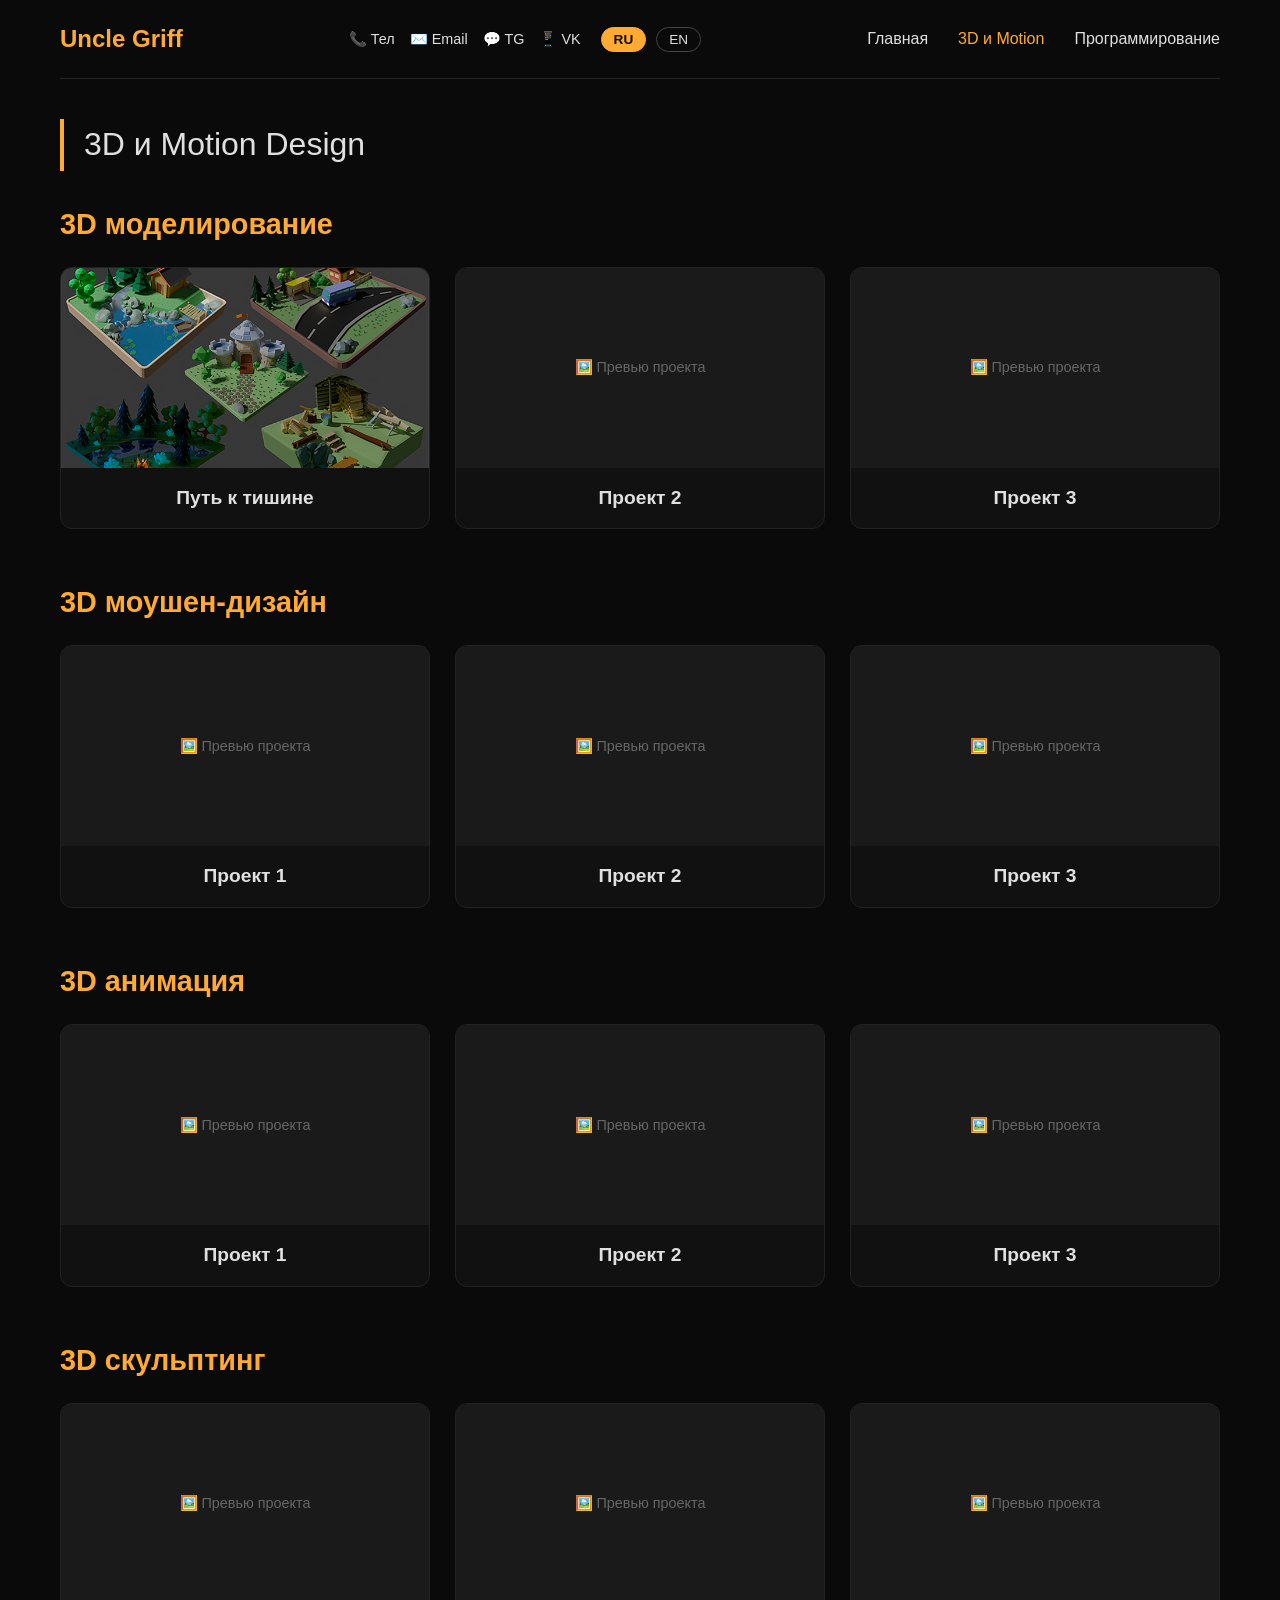
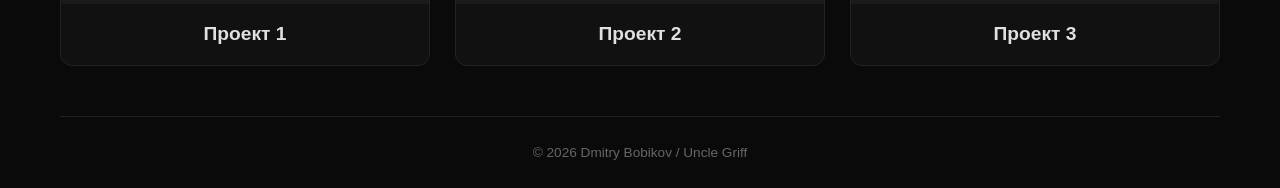
==== 3d.html @ 57b25484 "Update 3d.html" ====
<!DOCTYPE html>
<html lang="ru">
<head>
    <meta charset="UTF-8">
    <meta name="viewport" content="width=device-width, initial-scale=1.0, viewport-fit=cover">
    <title>3D & Motion | Dmitry Bobikov</title>
    <style>
        * {
            margin: 0;
            padding: 0;
            box-sizing: border-box;
        }
        body {
            font-family: 'Segoe UI', Tahoma, Geneva, Verdana, sans-serif;
            background-color: #0a0a0a;
            color: #e0e0e0;
            line-height: 1.6;
        }
        .container {
            max-width: 1200px;
            margin: 0 auto;
            padding: 0 20px;
        }
        header {
            padding: 20px 0;
            border-bottom: 1px solid #222;
        }
        .header-inner {
            display: flex;
            justify-content: space-between;
            align-items: center;
            flex-wrap: wrap;
            gap: 15px;
        }
        .logo a {
            color: #ffaa33;
            font-size: 1.5rem;
            font-weight: bold;
            text-decoration: none;
        }
        .nav-menu {
            display: flex;
            gap: 30px;
            list-style: none;
        }
        .nav-menu a {
            color: #e0e0e0;
            text-decoration: none;
            font-weight: 500;
            transition: color 0.2s;
        }
        .nav-menu a:hover, .nav-menu a.active {
            color: #ffaa33;
        }
        .burger {
            display: none;
            flex-direction: column;
            cursor: pointer;
            gap: 5px;
        }
        .burger span {
            width: 25px;
            height: 3px;
            background-color: #e0e0e0;
        }
        @media (max-width: 768px) {
            .burger {
                display: flex;
            }
            .nav-menu {
                display: none;
                width: 100%;
                flex-direction: column;
                align-items: center;
                gap: 15px;
                padding: 20px 0;
                background-color: #0f0f0f;
                margin-top: 15px;
            }
            .nav-menu.show {
                display: flex;
            }
            .header-inner {
                flex-wrap: wrap;
            }
        }
        .top-right {
            display: flex;
            align-items: center;
            gap: 20px;
            flex-wrap: wrap;
        }
        .lang-switch {
            display: flex;
            gap: 10px;
        }
        .lang-btn {
            background: none;
            border: 1px solid #444;
            color: #e0e0e0;
            padding: 4px 12px;
            border-radius: 20px;
            cursor: pointer;
            font-size: 0.85rem;
        }
        .lang-btn.active {
            background-color: #ffaa33;
            border-color: #ffaa33;
            color: #0a0a0a;
            font-weight: bold;
        }
        .contacts-icons {
            display: flex;
            gap: 15px;
        }
        .contacts-icons a {
            color: #e0e0e0;
            text-decoration: none;
            font-size: 0.9rem;
        }
        .contacts-icons a:hover {
            color: #ffaa33;
        }
        .page-title {
            margin: 40px 0 30px;
            font-size: 2rem;
            border-left: 4px solid #ffaa33;
            padding-left: 20px;
        }
        .section {
            margin-bottom: 50px;
        }
        .section h2 {
            font-size: 1.8rem;
            margin-bottom: 20px;
            color: #ffaa33;
        }
        .grid-3cols {
            display: grid;
            grid-template-columns: repeat(auto-fill, minmax(280px, 1fr));
            gap: 25px;
        }
        .project-card {
            background: #111;
            border-radius: 12px;
            overflow: hidden;
            cursor: pointer;
            transition: transform 0.2s, border-color 0.2s;
            border: 1px solid #222;
        }
        .project-card:hover {
            transform: translateY(-5px);
            border-color: #ffaa33;
        }
        .thumbnail {
            width: 100%;
            height: 200px;
            background: #1a1a1a;
            display: flex;
            align-items: center;
            justify-content: center;
            overflow: hidden;
        }
        .thumbnail img {
            width: 100%;
            height: 100%;
            object-fit: cover;
        }
        .thumbnail-placeholder {
            color: #666;
            font-size: 0.9rem;
        }
        .project-card h3 {
            padding: 15px;
            text-align: center;
            font-size: 1.2rem;
        }
        .modal {
            display: none;
            position: fixed;
            top: 0;
            left: 0;
            width: 100%;
            height: 100%;
            background-color: rgba(0, 0, 0, 0.95);
            z-index: 1000;
            overflow-y: auto;
        }
        .modal.active {
            display: flex;
            align-items: center;
            justify-content: center;
        }
        .modal-content {
            background: #111;
            max-width: 900px;
            width: 90%;
            margin: 40px auto;
            border-radius: 16px;
            border: 1px solid #333;
            position: relative;
        }
        .close-modal {
            position: absolute;
            top: 15px;
            right: 25px;
            font-size: 2rem;
            cursor: pointer;
            color: #888;
            transition: color 0.2s;
            z-index: 10;
        }
        .close-modal:hover {
            color: #ffaa33;
        }
        .modal-body {
            padding: 30px;
        }
        .modal-title {
            font-size: 1.8rem;
            margin-bottom: 15px;
            color: #ffaa33;
        }
        .modal-description {
            margin-bottom: 25px;
            line-height: 1.6;
        }
        .media-gallery {
            display: flex;
            flex-direction: column;
            gap: 20px;
        }
        /* ИСПРАВЛЕНИЕ: теперь фото не обрезаются */
        .media-item {
            width: 100%;
            display: flex;
            justify-content: center;
            background: #0a0a0a;
            border-radius: 12px;
        }
        .media-item img, 
        .media-item video {
            max-width: 100%;
            max-height: 70vh;
            width: auto;
            border-radius: 12px;
            cursor: pointer;
            object-fit: contain;
        }
        .media-item img {
            cursor: zoom-in;
        }
        .fullscreen-overlay {
            display: none;
            position: fixed;
            top: 0;
            left: 0;
            width: 100%;
            height: 100%;
            background: rgba(0, 0, 0, 0.98);
            z-index: 2000;
            align-items: center;
            justify-content: center;
        }
        .fullscreen-overlay.active {
            display: flex;
        }
        .fullscreen-content {
            max-width: 90%;
            max-height: 90%;
        }
        .fullscreen-content img, 
        .fullscreen-content video {
            max-width: 100%;
            max-height: 90vh;
            border-radius: 8px;
        }
        .close-fullscreen {
            position: absolute;
            top: 20px;
            right: 30px;
            font-size: 2rem;
            cursor: pointer;
            color: white;
        }
        footer {
            border-top: 1px solid #222;
            padding: 25px 0;
            margin-top: 40px;
            text-align: center;
            font-size: 0.85rem;
            color: #666;
        }
        .lang-content {
            display: none;
        }
        .lang-content.active-lang {
            display: block;
        }
        @media (max-width: 768px) {
            .top-right {
                justify-content: space-between;
                width: 100%;
            }
            .modal-content {
                width: 95%;
                margin: 20px auto;
            }
            .modal-body {
                padding: 20px;
            }
            .media-item img,
            .media-item video {
                max-height: 50vh;
            }
        }
    </style>
</head>
<body>
<div class="container">
    <header>
        <div class="header-inner">
            <div class="logo"><a href="index.html">Uncle Griff</a></div>
            <div class="top-right">
                <div class="contacts-icons">
                    <a href="tel:+79136175303">📞 Тел</a>
                    <a href="mailto:uncle.griff.studio@mail.ru">✉️ Email</a>
                    <a href="https://t.me/dBobikov" target="_blank">💬 TG</a>
                    <a href="https://vk.com/ug_studio" target="_blank">📱 VK</a>
                </div>
                <div class="lang-switch">
                    <button class="lang-btn active" data-lang="ru">RU</button>
                    <button class="lang-btn" data-lang="en">EN</button>
                </div>
            </div>
            <div class="burger" id="burger"><span></span><span></span><span></span></div>
            <ul class="nav-menu" id="navMenu">
                <li><a href="index.html"><span class="lang-content active-lang" data-lang="ru">Главная</span><span class="lang-content" data-lang="en">Home</span></a></li>
                <li><a href="3d.html" class="active"><span class="lang-content active-lang" data-lang="ru">3D и Motion</span><span class="lang-content" data-lang="en">3D & Motion</span></a></li>
                <li><a href="dev.html"><span class="lang-content active-lang" data-lang="ru">Программирование</span><span class="lang-content" data-lang="en">Programming</span></a></li>
            </ul>
        </div>
    </header>

    <main>
        <div class="page-title lang-content active-lang" data-lang="ru">3D и Motion Design</div>
        <div class="page-title lang-content" data-lang="en">3D & Motion Design</div>

        <div class="section">
            <h2 class="lang-content active-lang" data-lang="ru">3D моделирование</h2>
            <h2 class="lang-content" data-lang="en">3D Modeling</h2>
            <div class="grid-3cols" id="modeling-grid"></div>
        </div>

        <div class="section">
            <h2 class="lang-content active-lang" data-lang="ru">3D моушен-дизайн</h2>
            <h2 class="lang-content" data-lang="en">3D Motion Design</h2>
            <div class="grid-3cols" id="motion-grid"></div>
        </div>

        <div class="section">
            <h2 class="lang-content active-lang" data-lang="ru">3D анимация</h2>
            <h2 class="lang-content" data-lang="en">3D Animation</h2>
            <div class="grid-3cols" id="animation-grid"></div>
        </div>

        <div class="section">
            <h2 class="lang-content active-lang" data-lang="ru">3D скульптинг</h2>
            <h2 class="lang-content" data-lang="en">3D Sculpting</h2>
            <div class="grid-3cols" id="sculpting-grid"></div>
        </div>
    </main>

    <footer><p>© 2026 Dmitry Bobikov / Uncle Griff</p></footer>
</div>

<div id="projectModal" class="modal">
    <div class="modal-content">
        <span class="close-modal">&times;</span>
        <div class="modal-body">
            <div class="modal-title" id="modalTitle"></div>
            <div class="modal-description">
                <div class="lang-content active-lang" data-lang="ru" id="modalDescRu"></div>
                <div class="lang-content" data-lang="en" id="modalDescEn"></div>
            </div>
            <div class="media-gallery" id="modalGallery"></div>
        </div>
    </div>
</div>

<div id="fullscreenOverlay" class="fullscreen-overlay">
    <span class="close-fullscreen">&times;</span>
    <div class="fullscreen-content" id="fullscreenContent"></div>
</div>

<script>
    const burger = document.getElementById('burger');
    const navMenu = document.getElementById('navMenu');
    burger.addEventListener('click', () => navMenu.classList.toggle('show'));

    const langBtns = document.querySelectorAll('.lang-btn');
    const langContents = document.querySelectorAll('.lang-content');
    function setLanguage(lang) {
        langContents.forEach(c => {
            if(c.getAttribute('data-lang') === lang) c.classList.add('active-lang');
            else c.classList.remove('active-lang');
        });
        langBtns.forEach(btn => {
            if(btn.getAttribute('data-lang') === lang) btn.classList.add('active');
            else btn.classList.remove('active');
        });
        localStorage.setItem('siteLang', lang);
    }
    langBtns.forEach(btn => {
        btn.addEventListener('click', () => setLanguage(btn.getAttribute('data-lang')));
    });
    const saved = localStorage.getItem('siteLang');
    if(saved === 'ru' || saved === 'en') setLanguage(saved);

    // Реальный проект
    const lowpolyProject = {
        id: 'lowpoly_silence',
        titleRu: 'Путь к тишине',
        titleEn: 'The Path to Silence',
        descRu: `Серия low-poly сцен, вдохновлённых фэнтези. Изначально планировал создать отдельные low-poly сцены. Но затем захотелось связать их в единую историю. Так получилась серия сцен "Путь к тишине". Я моделировал окружение и предметы в Blender, настраивал свет и цвет через Cycles. Композитинг так же был реализован в Blender. Превью собирал в Photoshop. Основная задача была — создать атмосферу игрушечного, но живого мира.`,
        descEn: `A series of low-poly scenes inspired by fantasy. Originally planned as separate low-poly scenes, but then I wanted to connect them into a single story. This is how the "Path to Silence" series was born. I modeled the environment and objects in Blender, adjusted lighting and color through Cycles. Compositing was also done in Blender. Thumbnails were assembled in Photoshop. The main goal was to create the atmosphere of a toy-like yet living world.`,
        media: [
            { type: 'image', src: 'images/lowpoly_world/Scene1.jpg' },
            { type: 'image', src: 'images/lowpoly_world/Scene2.jpg' },
            { type: 'image', src: 'images/lowpoly_world/Scene3.jpg' },
            { type: 'image', src: 'images/lowpoly_world/Scene4.jpg' },
            { type: 'image', src: 'images/lowpoly_world/Scene5.jpg' }
        ],
        thumbnail: 'thumbnails/lowpoly_world/thumb.jpg'
    };

    function createPlaceholderProject(prefix, index) {
        return {
            id: `${prefix}_${index}`,
            titleRu: `Проект ${index}`,
            titleEn: `Project ${index}`,
            descRu: `Здесь появится описание проекта. Фото и видео будут добавлены позже.`,
            descEn: `Project description will appear here. Photos and videos will be added later.`,
            media: [{ type: 'placeholder', content: 'Медиа добавится позже / Media coming soon' }],
            thumbnail: null
        };
    }

    const modelingProjects = [
        lowpolyProject,
        createPlaceholderProject('modeling', 2),
        createPlaceholderProject('modeling', 3)
    ];
    
    const motionProjects = [
        createPlaceholderProject('motion', 1),
        createPlaceholderProject('motion', 2),
        createPlaceholderProject('motion', 3)
    ];
    
    const animationProjects = [
        createPlaceholderProject('animation', 1),
        createPlaceholderProject('animation', 2),
        createPlaceholderProject('animation', 3)
    ];
    
    const sculptingProjects = [
        createPlaceholderProject('sculpting', 1),
        createPlaceholderProject('sculpting', 2),
        createPlaceholderProject('sculpting', 3)
    ];

    function renderCards() {
        const modelingGrid = document.getElementById('modeling-grid');
        const motionGrid = document.getElementById('motion-grid');
        const animationGrid = document.getElementById('animation-grid');
        const sculptingGrid = document.getElementById('sculpting-grid');
        
        modelingGrid.innerHTML = '';
        motionGrid.innerHTML = '';
        animationGrid.innerHTML = '';
        sculptingGrid.innerHTML = '';
        
        modelingProjects.forEach(proj => modelingGrid.appendChild(createCard(proj)));
        motionProjects.forEach(proj => motionGrid.appendChild(createCard(proj)));
        animationProjects.forEach(proj => animationGrid.appendChild(createCard(proj)));
        sculptingProjects.forEach(proj => sculptingGrid.appendChild(createCard(proj)));
    }
    
    function createCard(project) {
        const card = document.createElement('div');
        card.className = 'project-card';
        
        const thumbnailHtml = project.thumbnail 
            ? `<img src="${project.thumbnail}" alt="thumbnail">`
            : `<div class="thumbnail-placeholder">🖼️ Превью проекта</div>`;
        
        card.innerHTML = `
            <div class="thumbnail">${thumbnailHtml}</div>
            <h3>${project.titleRu}</h3>
        `;
        card.addEventListener('click', () => openModal(project));
        return card;
    }
    
    const modal = document.getElementById('projectModal');
    const modalTitle = document.getElementById('modalTitle');
    const modalDescRu = document.getElementById('modalDescRu');
    const modalDescEn = document.getElementById('modalDescEn');
    const modalGallery = document.getElementById('modalGallery');
    const closeModalBtn = document.querySelector('.close-modal');
    const fullscreenOverlay = document.getElementById('fullscreenOverlay');
    const fullscreenContent = document.getElementById('fullscreenContent');
    const closeFullscreenBtn = document.querySelector('.close-fullscreen');
    
    function openModal(project) {
        modalTitle.textContent = project.titleRu;
        modalDescRu.textContent = project.descRu;
        modalDescEn.textContent = project.descEn;
        
        modalGallery.innerHTML = '';
        project.media.forEach(media => {
            const mediaItem = document.createElement('div');
            mediaItem.className = 'media-item';
            if (media.type === 'placeholder') {
                mediaItem.innerHTML = `<div style="background:#1a1a1a; padding:40px; text-align:center; border-radius:12px;">${media.content}</div>`;
            } else if (media.type === 'image') {
                const img = document.createElement('img');
                img.src = media.src;
                img.alt = 'Project image';
                img.addEventListener('click', (e) => {
                    e.stopPropagation();
                    openFullscreen(media.src, 'image');
                });
                mediaItem.appendChild(img);
            } else if (media.type === 'video') {
                const video = document.createElement('video');
                video.src = media.src;
                video.controls = true;
                video.addEventListener('click', (e) => e.stopPropagation());
                mediaItem.appendChild(video);
            }
            modalGallery.appendChild(mediaItem);
        });
        modal.classList.add('active');
    }
    
    function closeModal() {
        modal.classList.remove('active');
    }
    
    function openFullscreen(src, type) {
        fullscreenContent.innerHTML = '';
        if (type === 'image') {
            const img = document.createElement('img');
            img.src = src;
            fullscreenContent.appendChild(img);
        } else if (type === 'video') {
            const video = document.createElement('video');
            video.src = src;
            video.controls = true;
            video.style.maxWidth = '100%';
            video.style.maxHeight = '90vh';
            fullscreenContent.appendChild(video);
        }
        fullscreenOverlay.classList.add('active');
    }
    
    function closeFullscreen() {
        fullscreenOverlay.classList.remove('active');
        fullscreenContent.innerHTML = '';
    }
    
    closeModalBtn.addEventListener('click', closeModal);
    closeFullscreenBtn.addEventListener('click', closeFullscreen);
    modal.addEventListener('click', (e) => {
        if (e.target === modal) closeModal();
    });
    fullscreenOverlay.addEventListener('click', (e) => {
        if (e.target === fullscreenOverlay) closeFullscreen();
    });
    
    renderCards();
</script>
</body>
</html>
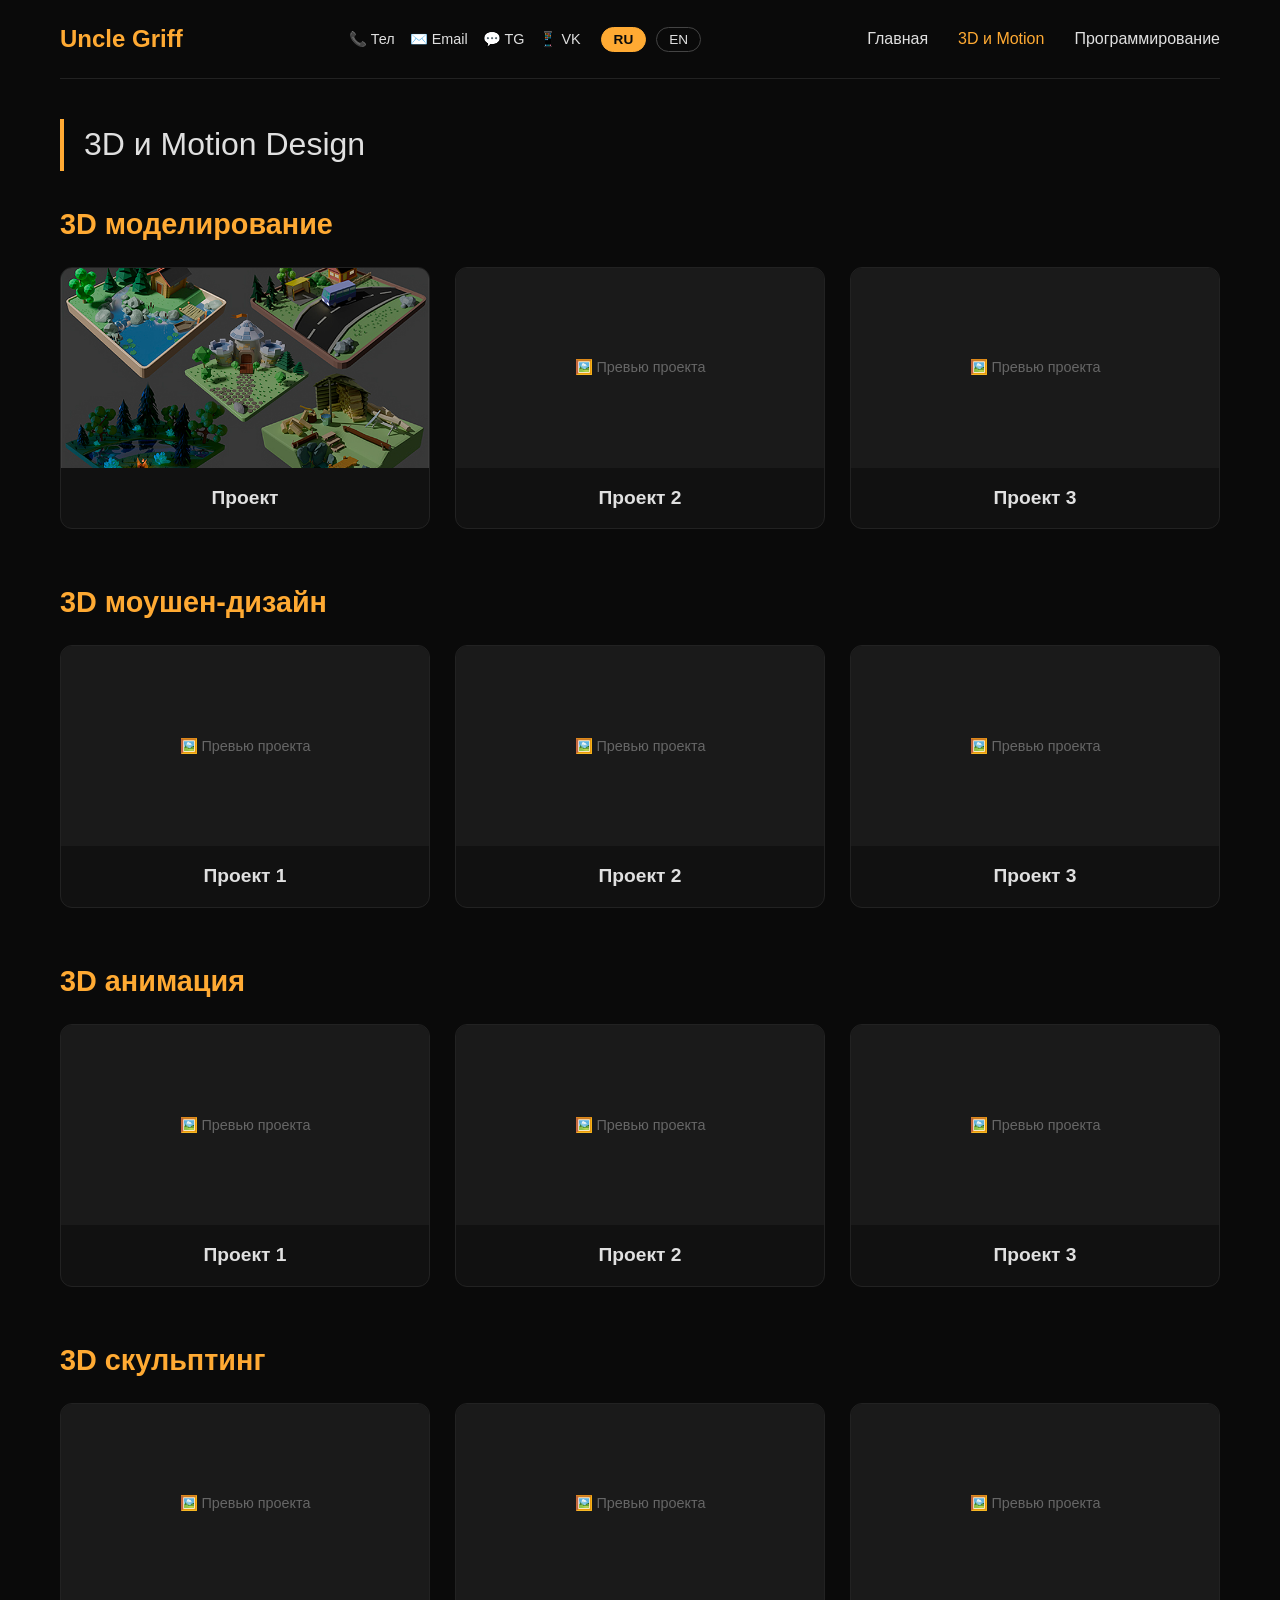
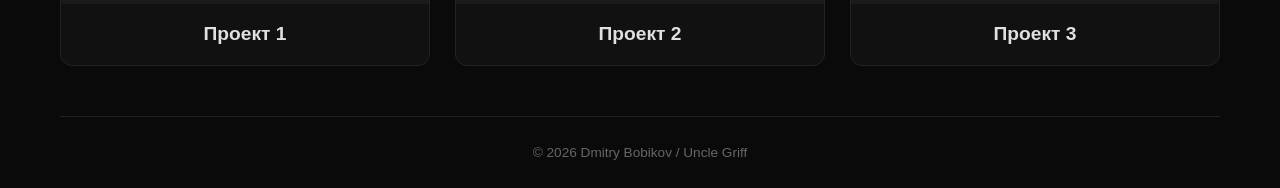
==== commit c8f44059: "Update 3d.html" ====
--- a/3d.html
+++ b/3d.html
@@ -193,12 +193,16 @@
         }
         .modal-content {
             background: #111;
-            max-width: 900px;
+            max-width: 1000px;
             width: 90%;
-            margin: 40px auto;
+            max-height: 90vh;
+            margin: 20px auto;
             border-radius: 16px;
             border: 1px solid #333;
             position: relative;
+            display: flex;
+            flex-direction: column;
+            overflow: hidden;
         }
         .close-modal {
             position: absolute;
@@ -215,40 +219,67 @@
         }
         .modal-body {
             padding: 30px;
-        }
-        .modal-title {
-            font-size: 1.8rem;
-            margin-bottom: 15px;
-            color: #ffaa33;
+            overflow-y: auto;
+            flex: 1;
         }
         .modal-description {
             margin-bottom: 25px;
             line-height: 1.6;
         }
+        .divider {
+            margin: 25px 0;
+            border: 0;
+            height: 1px;
+            background: linear-gradient(90deg, transparent, #ffaa33, transparent);
+        }
+        .epigraph {
+            font-style: italic;
+            color: #aaa;
+            text-align: center;
+            margin: 20px 0;
+            font-size: 1rem;
+        }
+        .project-title-inside {
+            font-size: 2rem;
+            text-align: center;
+            color: #ffaa33;
+            margin: 20px 0 10px;
+        }
+        .project-subtitle {
+            text-align: center;
+            font-style: italic;
+            font-size: 0.9rem;
+            color: #888;
+            margin-bottom: 30px;
+        }
         .media-gallery {
             display: flex;
             flex-direction: column;
-            gap: 20px;
-        }
-        /* ИСПРАВЛЕНИЕ: теперь фото не обрезаются */
+            gap: 30px;
+        }
         .media-item {
             width: 100%;
             display: flex;
-            justify-content: center;
-            background: #0a0a0a;
-            border-radius: 12px;
+            flex-direction: column;
+            gap: 10px;
         }
         .media-item img, 
         .media-item video {
-            max-width: 100%;
-            max-height: 70vh;
-            width: auto;
+            width: 100%;
             border-radius: 12px;
             cursor: pointer;
-            object-fit: contain;
         }
         .media-item img {
             cursor: zoom-in;
+        }
+        .media-caption {
+            font-size: 0.95rem;
+            line-height: 1.5;
+            color: #ccc;
+            padding: 0 10px;
+        }
+        .media-caption strong {
+            color: #ffaa33;
         }
         .fullscreen-overlay {
             display: none;
@@ -304,14 +335,13 @@
             }
             .modal-content {
                 width: 95%;
-                margin: 20px auto;
+                max-height: 95vh;
             }
             .modal-body {
                 padding: 20px;
             }
-            .media-item img,
-            .media-item video {
-                max-height: 50vh;
+            .project-title-inside {
+                font-size: 1.5rem;
             }
         }
     </style>
@@ -378,11 +408,7 @@
     <div class="modal-content">
         <span class="close-modal">&times;</span>
         <div class="modal-body">
-            <div class="modal-title" id="modalTitle"></div>
-            <div class="modal-description">
-                <div class="lang-content active-lang" data-lang="ru" id="modalDescRu"></div>
-                <div class="lang-content" data-lang="en" id="modalDescEn"></div>
-            </div>
+            <div class="modal-description" id="modalDescription"></div>
             <div class="media-gallery" id="modalGallery"></div>
         </div>
     </div>
@@ -417,19 +443,35 @@
     const saved = localStorage.getItem('siteLang');
     if(saved === 'ru' || saved === 'en') setLanguage(saved);
 
-    // Реальный проект
+    // Реальный проект с историей
     const lowpolyProject = {
         id: 'lowpoly_silence',
-        titleRu: 'Путь к тишине',
-        titleEn: 'The Path to Silence',
-        descRu: `Серия low-poly сцен, вдохновлённых фэнтези. Изначально планировал создать отдельные low-poly сцены. Но затем захотелось связать их в единую историю. Так получилась серия сцен "Путь к тишине". Я моделировал окружение и предметы в Blender, настраивал свет и цвет через Cycles. Композитинг так же был реализован в Blender. Превью собирал в Photoshop. Основная задача была — создать атмосферу игрушечного, но живого мира.`,
-        descEn: `A series of low-poly scenes inspired by fantasy. Originally planned as separate low-poly scenes, but then I wanted to connect them into a single story. This is how the "Path to Silence" series was born. I modeled the environment and objects in Blender, adjusted lighting and color through Cycles. Compositing was also done in Blender. Thumbnails were assembled in Photoshop. The main goal was to create the atmosphere of a toy-like yet living world.`,
+        // Описание с эпиграфом, названием и подзаголовком
+        descRu: `
+            <div>Серия low-poly сцен, вдохновлённых фэнтези. Изначально планировал создать отдельные low-poly сцены. Но затем захотелось связать их в единую историю. Так получилась серия сцен "Путь к тишине". Я моделировал окружение и предметы в Blender, настраивал свет и цвет через Cycles. Композитинг так же был реализован в Blender. Превью собирал в Photoshop. Основная задача была — создать атмосферу игрушечного, но живого мира.</div>
+            <hr class="divider">
+            <div class="epigraph">«Тот, кто уходит, не всегда ищет ответ. <br>Иногда он просто хочет услышать, <br>как тишина звучит в разных мирах.»</div>
+            <div class="project-title-inside">Путь к тишине</div>
+            <div class="project-subtitle">Пять остановок одного маршрута.<br>От камня к костру. От врат к тишине.</div>
+        `,
+        descEn: `
+            <div>A series of low-poly scenes inspired by fantasy. Originally planned as separate low-poly scenes, but then I wanted to connect them into a single story. This is how the "Path to Silence" series was born. I modeled the environment and objects in Blender, adjusted lighting and color through Cycles. Compositing was also done in Blender. Thumbnails were assembled in Photoshop. The main goal was to create the atmosphere of a toy-like yet living world.</div>
+            <hr class="divider">
+            <div class="epigraph">"Those who leave aren't always looking for an answer.<br>Sometimes they just want to hear<br>how silence sounds in different worlds."</div>
+            <div class="project-title-inside">The Path to Silence</div>
+            <div class="project-subtitle">Five stops along the route.<br>From stone to fire. From the gate to silence.</div>
+        `,
         media: [
-            { type: 'image', src: 'images/lowpoly_world/Scene1.jpg' },
-            { type: 'image', src: 'images/lowpoly_world/Scene2.jpg' },
-            { type: 'image', src: 'images/lowpoly_world/Scene3.jpg' },
-            { type: 'image', src: 'images/lowpoly_world/Scene4.jpg' },
-            { type: 'image', src: 'images/lowpoly_world/Scene5.jpg' }
+            { 
+                type: 'image', 
+                src: 'images/lowpoly_world/Scene1.jpg',
+                captionRu: `<strong>1. «Врата предела»</strong><br>...За спиной остался скрежет старых камней. Впереди — только тишина неизвестности, дорога и зелёный свет поляны. Тропа не обещает лёгкого пути, но башня знает: тот, кто вышёл из этих ворот, уже не вернётся прежним...`,
+                captionEn: `<strong>1. "The Gate of Limit"</strong><br>Behind them, the grind of ancient stones faded. Ahead — only the silence of the unknown, the road, and the green light of the meadow. The path doesn't promise an easy journey, but the tower knows: whoever walks through this gate will never return the same...`
+            },
+            { type: 'image', src: 'images/lowpoly_world/Scene2.jpg', captionRu: '', captionEn: '' },
+            { type: 'image', src: 'images/lowpoly_world/Scene3.jpg', captionRu: '', captionEn: '' },
+            { type: 'image', src: 'images/lowpoly_world/Scene4.jpg', captionRu: '', captionEn: '' },
+            { type: 'image', src: 'images/lowpoly_world/Scene5.jpg', captionRu: '', captionEn: '' }
         ],
         thumbnail: 'thumbnails/lowpoly_world/thumb.jpg'
     };
@@ -491,22 +533,23 @@
         const card = document.createElement('div');
         card.className = 'project-card';
         
+        const title = typeof project.titleRu !== 'undefined' ? project.titleRu : (project.descRu ? 'Проект' : 'Проект');
+        const displayTitle = project.titleRu || (project.descRu ? 'Проект' : 'Проект');
+        
         const thumbnailHtml = project.thumbnail 
             ? `<img src="${project.thumbnail}" alt="thumbnail">`
             : `<div class="thumbnail-placeholder">🖼️ Превью проекта</div>`;
         
         card.innerHTML = `
             <div class="thumbnail">${thumbnailHtml}</div>
-            <h3>${project.titleRu}</h3>
+            <h3>${displayTitle}</h3>
         `;
         card.addEventListener('click', () => openModal(project));
         return card;
     }
     
     const modal = document.getElementById('projectModal');
-    const modalTitle = document.getElementById('modalTitle');
-    const modalDescRu = document.getElementById('modalDescRu');
-    const modalDescEn = document.getElementById('modalDescEn');
+    const modalDescription = document.getElementById('modalDescription');
     const modalGallery = document.getElementById('modalGallery');
     const closeModalBtn = document.querySelector('.close-modal');
     const fullscreenOverlay = document.getElementById('fullscreenOverlay');
@@ -514,9 +557,15 @@
     const closeFullscreenBtn = document.querySelector('.close-fullscreen');
     
     function openModal(project) {
-        modalTitle.textContent = project.titleRu;
-        modalDescRu.textContent = project.descRu;
-        modalDescEn.textContent = project.descEn;
+        // Определяем текущий язык
+        const currentLang = document.querySelector('.lang-btn.active')?.getAttribute('data-lang') || 'ru';
+        
+        // Устанавливаем описание в зависимости от языка
+        if (currentLang === 'ru') {
+            modalDescription.innerHTML = project.descRu || 'Описание проекта';
+        } else {
+            modalDescription.innerHTML = project.descEn || 'Project description';
+        }
         
         modalGallery.innerHTML = '';
         project.media.forEach(media => {
@@ -528,17 +577,36 @@
                 const img = document.createElement('img');
                 img.src = media.src;
                 img.alt = 'Project image';
+                img.style.width = '100%';
                 img.addEventListener('click', (e) => {
                     e.stopPropagation();
                     openFullscreen(media.src, 'image');
                 });
                 mediaItem.appendChild(img);
+                
+                // Добавляем подпись, если есть
+                const caption = currentLang === 'ru' ? media.captionRu : media.captionEn;
+                if (caption && caption.trim() !== '') {
+                    const captionDiv = document.createElement('div');
+                    captionDiv.className = 'media-caption';
+                    captionDiv.innerHTML = caption;
+                    mediaItem.appendChild(captionDiv);
+                }
             } else if (media.type === 'video') {
                 const video = document.createElement('video');
                 video.src = media.src;
                 video.controls = true;
+                video.style.width = '100%';
                 video.addEventListener('click', (e) => e.stopPropagation());
                 mediaItem.appendChild(video);
+                
+                const caption = currentLang === 'ru' ? media.captionRu : media.captionEn;
+                if (caption && caption.trim() !== '') {
+                    const captionDiv = document.createElement('div');
+                    captionDiv.className = 'media-caption';
+                    captionDiv.innerHTML = caption;
+                    mediaItem.appendChild(captionDiv);
+                }
             }
             modalGallery.appendChild(mediaItem);
         });
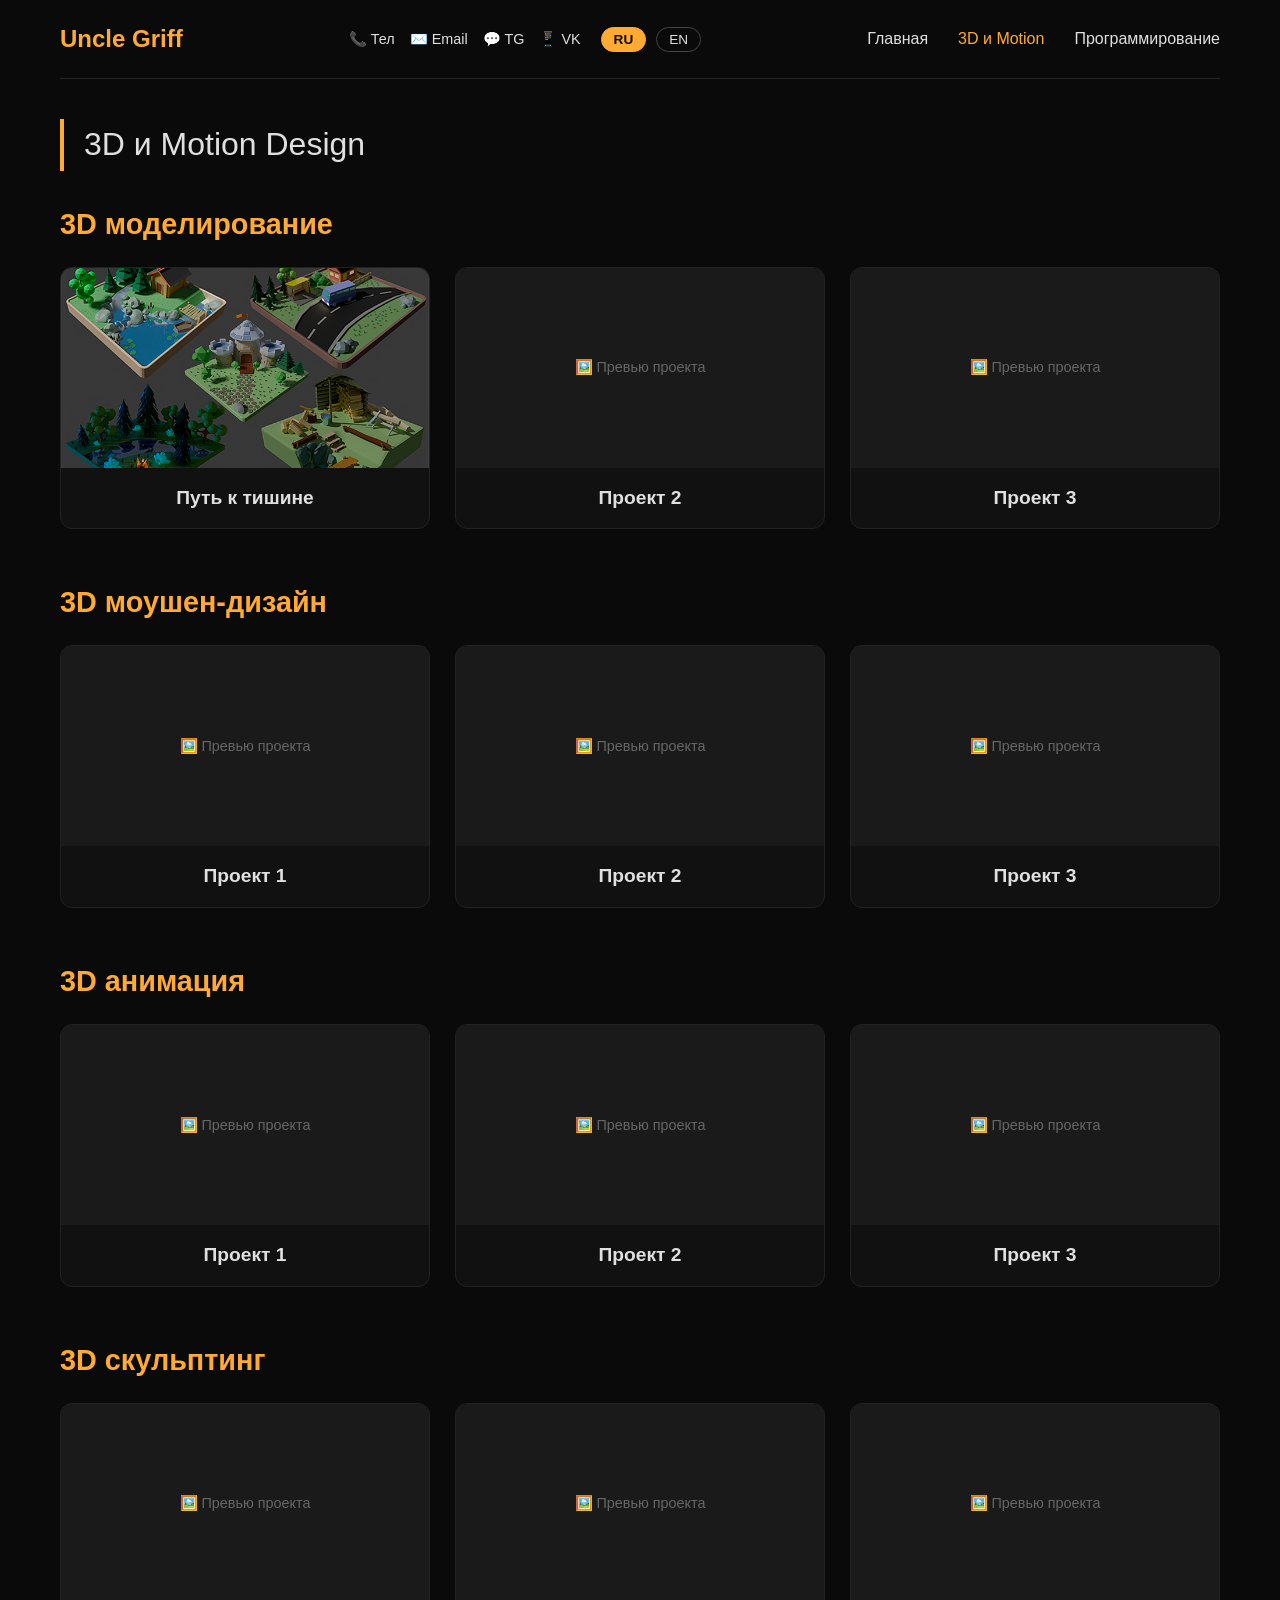
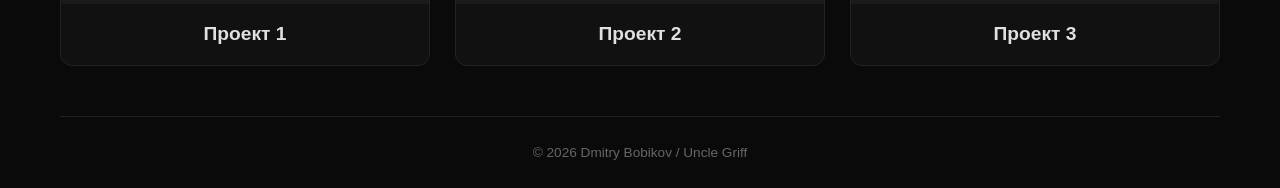
==== commit 3f0b54c7: "Update 3d.html" ====
--- a/3d.html
+++ b/3d.html
@@ -233,11 +233,12 @@
             background: linear-gradient(90deg, transparent, #ffaa33, transparent);
         }
         .epigraph {
+            text-align: right;
             font-style: italic;
             color: #aaa;
-            text-align: center;
             margin: 20px 0;
             font-size: 1rem;
+            line-height: 1.5;
         }
         .project-title-inside {
             font-size: 2rem;
@@ -276,7 +277,11 @@
             font-size: 0.95rem;
             line-height: 1.5;
             color: #ccc;
-            padding: 0 10px;
+            background: rgba(20, 20, 20, 0.8);
+            padding: 12px 16px;
+            border-radius: 10px;
+            border-left: 3px solid #ffaa33;
+            margin-top: 5px;
         }
         .media-caption strong {
             color: #ffaa33;
@@ -296,23 +301,59 @@
         .fullscreen-overlay.active {
             display: flex;
         }
-        .fullscreen-content {
+        .fullscreen-container {
+            position: relative;
             max-width: 90%;
             max-height: 90%;
+            display: flex;
+            align-items: center;
+            justify-content: center;
+        }
+        .fullscreen-content {
+            max-width: 100%;
+            max-height: 85vh;
         }
         .fullscreen-content img, 
         .fullscreen-content video {
             max-width: 100%;
-            max-height: 90vh;
+            max-height: 85vh;
             border-radius: 8px;
+            display: block;
+        }
+        .fullscreen-caption {
+            position: absolute;
+            bottom: 0;
+            left: 0;
+            right: 0;
+            background: linear-gradient(transparent, rgba(0,0,0,0.8));
+            color: #fff;
+            padding: 20px 20px 15px;
+            font-size: 0.95rem;
+            line-height: 1.5;
+            border-radius: 0 0 8px 8px;
+            text-align: left;
+        }
+        .fullscreen-caption strong {
+            color: #ffaa33;
         }
         .close-fullscreen {
-            position: absolute;
+            position: fixed;
             top: 20px;
             right: 30px;
             font-size: 2rem;
             cursor: pointer;
             color: white;
+            z-index: 2001;
+            background: rgba(0,0,0,0.5);
+            width: 40px;
+            height: 40px;
+            border-radius: 50%;
+            display: flex;
+            align-items: center;
+            justify-content: center;
+        }
+        .close-fullscreen:hover {
+            background: rgba(0,0,0,0.8);
         }
         footer {
             border-top: 1px solid #222;
@@ -342,6 +383,10 @@
             }
             .project-title-inside {
                 font-size: 1.5rem;
+            }
+            .fullscreen-caption {
+                font-size: 0.8rem;
+                padding: 12px 15px;
             }
         }
     </style>
@@ -416,7 +461,10 @@
 
 <div id="fullscreenOverlay" class="fullscreen-overlay">
     <span class="close-fullscreen">&times;</span>
-    <div class="fullscreen-content" id="fullscreenContent"></div>
+    <div class="fullscreen-container">
+        <div class="fullscreen-content" id="fullscreenContent"></div>
+        <div class="fullscreen-caption" id="fullscreenCaption"></div>
+    </div>
 </div>
 
 <script>
@@ -436,6 +484,8 @@
             else btn.classList.remove('active');
         });
         localStorage.setItem('siteLang', lang);
+        // Перерисовываем карточки, чтобы обновить названия на текущем языке
+        renderCards();
     }
     langBtns.forEach(btn => {
         btn.addEventListener('click', () => setLanguage(btn.getAttribute('data-lang')));
@@ -443,10 +493,10 @@
     const saved = localStorage.getItem('siteLang');
     if(saved === 'ru' || saved === 'en') setLanguage(saved);
 
-    // Реальный проект с историей
     const lowpolyProject = {
         id: 'lowpoly_silence',
-        // Описание с эпиграфом, названием и подзаголовком
+        titleRu: 'Путь к тишине',
+        titleEn: 'The Path to Silence',
         descRu: `
             <div>Серия low-poly сцен, вдохновлённых фэнтези. Изначально планировал создать отдельные low-poly сцены. Но затем захотелось связать их в единую историю. Так получилась серия сцен "Путь к тишине". Я моделировал окружение и предметы в Blender, настраивал свет и цвет через Cycles. Композитинг так же был реализован в Blender. Превью собирал в Photoshop. Основная задача была — создать атмосферу игрушечного, но живого мира.</div>
             <hr class="divider">
@@ -533,8 +583,11 @@
         const card = document.createElement('div');
         card.className = 'project-card';
         
-        const title = typeof project.titleRu !== 'undefined' ? project.titleRu : (project.descRu ? 'Проект' : 'Проект');
-        const displayTitle = project.titleRu || (project.descRu ? 'Проект' : 'Проект');
+        const currentLang = document.querySelector('.lang-btn.active')?.getAttribute('data-lang') || 'ru';
+        let displayTitle = project.titleRu || 'Проект';
+        if (currentLang === 'en' && project.titleEn) {
+            displayTitle = project.titleEn;
+        }
         
         const thumbnailHtml = project.thumbnail 
             ? `<img src="${project.thumbnail}" alt="thumbnail">`
@@ -554,13 +607,12 @@
     const closeModalBtn = document.querySelector('.close-modal');
     const fullscreenOverlay = document.getElementById('fullscreenOverlay');
     const fullscreenContent = document.getElementById('fullscreenContent');
+    const fullscreenCaption = document.getElementById('fullscreenCaption');
     const closeFullscreenBtn = document.querySelector('.close-fullscreen');
     
     function openModal(project) {
-        // Определяем текущий язык
         const currentLang = document.querySelector('.lang-btn.active')?.getAttribute('data-lang') || 'ru';
         
-        // Устанавливаем описание в зависимости от языка
         if (currentLang === 'ru') {
             modalDescription.innerHTML = project.descRu || 'Описание проекта';
         } else {
@@ -580,11 +632,11 @@
                 img.style.width = '100%';
                 img.addEventListener('click', (e) => {
                     e.stopPropagation();
-                    openFullscreen(media.src, 'image');
+                    const caption = currentLang === 'ru' ? media.captionRu : media.captionEn;
+                    openFullscreen(media.src, 'image', caption);
                 });
                 mediaItem.appendChild(img);
                 
-                // Добавляем подпись, если есть
                 const caption = currentLang === 'ru' ? media.captionRu : media.captionEn;
                 if (caption && caption.trim() !== '') {
                     const captionDiv = document.createElement('div');
@@ -599,14 +651,6 @@
                 video.style.width = '100%';
                 video.addEventListener('click', (e) => e.stopPropagation());
                 mediaItem.appendChild(video);
-                
-                const caption = currentLang === 'ru' ? media.captionRu : media.captionEn;
-                if (caption && caption.trim() !== '') {
-                    const captionDiv = document.createElement('div');
-                    captionDiv.className = 'media-caption';
-                    captionDiv.innerHTML = caption;
-                    mediaItem.appendChild(captionDiv);
-                }
             }
             modalGallery.appendChild(mediaItem);
         });
@@ -617,7 +661,7 @@
         modal.classList.remove('active');
     }
     
-    function openFullscreen(src, type) {
+    function openFullscreen(src, type, caption) {
         fullscreenContent.innerHTML = '';
         if (type === 'image') {
             const img = document.createElement('img');
@@ -628,15 +672,25 @@
             video.src = src;
             video.controls = true;
             video.style.maxWidth = '100%';
-            video.style.maxHeight = '90vh';
+            video.style.maxHeight = '85vh';
             fullscreenContent.appendChild(video);
         }
+        
+        if (caption && caption.trim() !== '') {
+            fullscreenCaption.innerHTML = caption;
+            fullscreenCaption.style.display = 'block';
+        } else {
+            fullscreenCaption.innerHTML = '';
+            fullscreenCaption.style.display = 'none';
+        }
+        
         fullscreenOverlay.classList.add('active');
     }
     
     function closeFullscreen() {
         fullscreenOverlay.classList.remove('active');
         fullscreenContent.innerHTML = '';
+        fullscreenCaption.innerHTML = '';
     }
     
     closeModalBtn.addEventListener('click', closeModal);
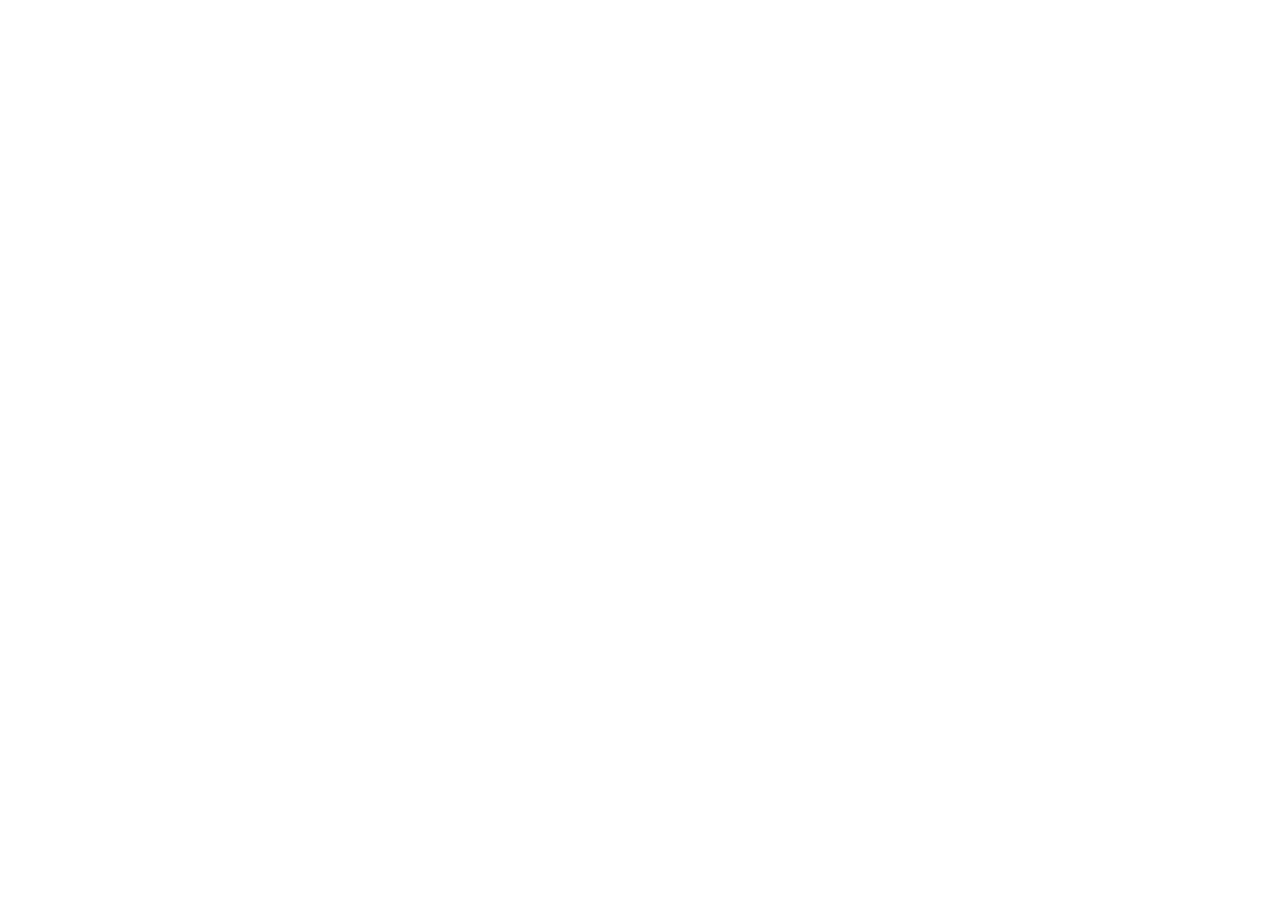
==== commit f6fe7f49: "Add files via upload" ====
--- a/3d.html
+++ b/3d.html
@@ -3,706 +3,11 @@
 <head>
     <meta charset="UTF-8">
     <meta name="viewport" content="width=device-width, initial-scale=1.0, viewport-fit=cover">
-    <title>3D & Motion | Dmitry Bobikov</title>
-    <style>
-        * {
-            margin: 0;
-            padding: 0;
-            box-sizing: border-box;
-        }
-        body {
-            font-family: 'Segoe UI', Tahoma, Geneva, Verdana, sans-serif;
-            background-color: #0a0a0a;
-            color: #e0e0e0;
-            line-height: 1.6;
-        }
-        .container {
-            max-width: 1200px;
-            margin: 0 auto;
-            padding: 0 20px;
-        }
-        header {
-            padding: 20px 0;
-            border-bottom: 1px solid #222;
-        }
-        .header-inner {
-            display: flex;
-            justify-content: space-between;
-            align-items: center;
-            flex-wrap: wrap;
-            gap: 15px;
-        }
-        .logo a {
-            color: #ffaa33;
-            font-size: 1.5rem;
-            font-weight: bold;
-            text-decoration: none;
-        }
-        .nav-menu {
-            display: flex;
-            gap: 30px;
-            list-style: none;
-        }
-        .nav-menu a {
-            color: #e0e0e0;
-            text-decoration: none;
-            font-weight: 500;
-            transition: color 0.2s;
-        }
-        .nav-menu a:hover, .nav-menu a.active {
-            color: #ffaa33;
-        }
-        .burger {
-            display: none;
-            flex-direction: column;
-            cursor: pointer;
-            gap: 5px;
-        }
-        .burger span {
-            width: 25px;
-            height: 3px;
-            background-color: #e0e0e0;
-        }
-        @media (max-width: 768px) {
-            .burger {
-                display: flex;
-            }
-            .nav-menu {
-                display: none;
-                width: 100%;
-                flex-direction: column;
-                align-items: center;
-                gap: 15px;
-                padding: 20px 0;
-                background-color: #0f0f0f;
-                margin-top: 15px;
-            }
-            .nav-menu.show {
-                display: flex;
-            }
-            .header-inner {
-                flex-wrap: wrap;
-            }
-        }
-        .top-right {
-            display: flex;
-            align-items: center;
-            gap: 20px;
-            flex-wrap: wrap;
-        }
-        .lang-switch {
-            display: flex;
-            gap: 10px;
-        }
-        .lang-btn {
-            background: none;
-            border: 1px solid #444;
-            color: #e0e0e0;
-            padding: 4px 12px;
-            border-radius: 20px;
-            cursor: pointer;
-            font-size: 0.85rem;
-        }
-        .lang-btn.active {
-            background-color: #ffaa33;
-            border-color: #ffaa33;
-            color: #0a0a0a;
-            font-weight: bold;
-        }
-        .contacts-icons {
-            display: flex;
-            gap: 15px;
-        }
-        .contacts-icons a {
-            color: #e0e0e0;
-            text-decoration: none;
-            font-size: 0.9rem;
-        }
-        .contacts-icons a:hover {
-            color: #ffaa33;
-        }
-        .page-title {
-            margin: 40px 0 30px;
-            font-size: 2rem;
-            border-left: 4px solid #ffaa33;
-            padding-left: 20px;
-        }
-        .section {
-            margin-bottom: 50px;
-        }
-        .section h2 {
-            font-size: 1.8rem;
-            margin-bottom: 20px;
-            color: #ffaa33;
-        }
-        .grid-3cols {
-            display: grid;
-            grid-template-columns: repeat(auto-fill, minmax(280px, 1fr));
-            gap: 25px;
-        }
-        .project-card {
-            background: #111;
-            border-radius: 12px;
-            overflow: hidden;
-            cursor: pointer;
-            transition: transform 0.2s, border-color 0.2s;
-            border: 1px solid #222;
-        }
-        .project-card:hover {
-            transform: translateY(-5px);
-            border-color: #ffaa33;
-        }
-        .thumbnail {
-            width: 100%;
-            height: 200px;
-            background: #1a1a1a;
-            display: flex;
-            align-items: center;
-            justify-content: center;
-            overflow: hidden;
-        }
-        .thumbnail img {
-            width: 100%;
-            height: 100%;
-            object-fit: cover;
-        }
-        .thumbnail-placeholder {
-            color: #666;
-            font-size: 0.9rem;
-        }
-        .project-card h3 {
-            padding: 15px;
-            text-align: center;
-            font-size: 1.2rem;
-        }
-        .modal {
-            display: none;
-            position: fixed;
-            top: 0;
-            left: 0;
-            width: 100%;
-            height: 100%;
-            background-color: rgba(0, 0, 0, 0.95);
-            z-index: 1000;
-            overflow-y: auto;
-        }
-        .modal.active {
-            display: flex;
-            align-items: center;
-            justify-content: center;
-        }
-        .modal-content {
-            background: #111;
-            max-width: 1000px;
-            width: 90%;
-            max-height: 90vh;
-            margin: 20px auto;
-            border-radius: 16px;
-            border: 1px solid #333;
-            position: relative;
-            display: flex;
-            flex-direction: column;
-            overflow: hidden;
-        }
-        .close-modal {
-            position: absolute;
-            top: 15px;
-            right: 25px;
-            font-size: 2rem;
-            cursor: pointer;
-            color: #888;
-            transition: color 0.2s;
-            z-index: 10;
-        }
-        .close-modal:hover {
-            color: #ffaa33;
-        }
-        .modal-body {
-            padding: 30px;
-            overflow-y: auto;
-            flex: 1;
-        }
-        .modal-description {
-            margin-bottom: 25px;
-            line-height: 1.6;
-        }
-        .divider {
-            margin: 25px 0;
-            border: 0;
-            height: 1px;
-            background: linear-gradient(90deg, transparent, #ffaa33, transparent);
-        }
-        .epigraph {
-            text-align: right;
-            font-style: italic;
-            color: #aaa;
-            margin: 20px 0;
-            font-size: 1rem;
-            line-height: 1.5;
-        }
-        .project-title-inside {
-            font-size: 2rem;
-            text-align: center;
-            color: #ffaa33;
-            margin: 20px 0 10px;
-        }
-        .project-subtitle {
-            text-align: center;
-            font-style: italic;
-            font-size: 0.9rem;
-            color: #888;
-            margin-bottom: 30px;
-        }
-        .media-gallery {
-            display: flex;
-            flex-direction: column;
-            gap: 30px;
-        }
-        .media-item {
-            width: 100%;
-            display: flex;
-            flex-direction: column;
-            gap: 10px;
-        }
-        .media-item img, 
-        .media-item video {
-            width: 100%;
-            border-radius: 12px;
-            cursor: pointer;
-        }
-        .media-item img {
-            cursor: zoom-in;
-        }
-        .media-caption {
-            font-size: 0.95rem;
-            line-height: 1.5;
-            color: #ccc;
-            background: rgba(20, 20, 20, 0.8);
-            padding: 12px 16px;
-            border-radius: 10px;
-            border-left: 3px solid #ffaa33;
-            margin-top: 5px;
-        }
-        .media-caption strong {
-            color: #ffaa33;
-        }
-        .fullscreen-overlay {
-            display: none;
-            position: fixed;
-            top: 0;
-            left: 0;
-            width: 100%;
-            height: 100%;
-            background: rgba(0, 0, 0, 0.98);
-            z-index: 2000;
-            align-items: center;
-            justify-content: center;
-        }
-        .fullscreen-overlay.active {
-            display: flex;
-        }
-        .fullscreen-container {
-            position: relative;
-            max-width: 90%;
-            max-height: 90%;
-            display: flex;
-            align-items: center;
-            justify-content: center;
-        }
-        .fullscreen-content {
-            max-width: 100%;
-            max-height: 85vh;
-        }
-        .fullscreen-content img, 
-        .fullscreen-content video {
-            max-width: 100%;
-            max-height: 85vh;
-            border-radius: 8px;
-            display: block;
-        }
-        .fullscreen-caption {
-            position: absolute;
-            bottom: 0;
-            left: 0;
-            right: 0;
-            background: linear-gradient(transparent, rgba(0,0,0,0.8));
-            color: #fff;
-            padding: 20px 20px 15px;
-            font-size: 0.95rem;
-            line-height: 1.5;
-            border-radius: 0 0 8px 8px;
-            text-align: left;
-        }
-        .fullscreen-caption strong {
-            color: #ffaa33;
-        }
-        .close-fullscreen {
-            position: fixed;
-            top: 20px;
-            right: 30px;
-            font-size: 2rem;
-            cursor: pointer;
-            color: white;
-            z-index: 2001;
-            background: rgba(0,0,0,0.5);
-            width: 40px;
-            height: 40px;
-            border-radius: 50%;
-            display: flex;
-            align-items: center;
-            justify-content: center;
-        }
-        .close-fullscreen:hover {
-            background: rgba(0,0,0,0.8);
-        }
-        footer {
-            border-top: 1px solid #222;
-            padding: 25px 0;
-            margin-top: 40px;
-            text-align: center;
-            font-size: 0.85rem;
-            color: #666;
-        }
-        .lang-content {
-            display: none;
-        }
-        .lang-content.active-lang {
-            display: block;
-        }
-        @media (max-width: 768px) {
-            .top-right {
-                justify-content: space-between;
-                width: 100%;
-            }
-            .modal-content {
-                width: 95%;
-                max-height: 95vh;
-            }
-            .modal-body {
-                padding: 20px;
-            }
-            .project-title-inside {
-                font-size: 1.5rem;
-            }
-            .fullscreen-caption {
-                font-size: 0.8rem;
-                padding: 12px 15px;
-            }
-        }
-    </style>
+    <title>Dmitry Bobikov | 3D Artist & Motion Designer</title>
+    <link rel="stylesheet" href="/src/style.css">
 </head>
 <body>
-<div class="container">
-    <header>
-        <div class="header-inner">
-            <div class="logo"><a href="index.html">Uncle Griff</a></div>
-            <div class="top-right">
-                <div class="contacts-icons">
-                    <a href="tel:+79136175303">📞 Тел</a>
-                    <a href="mailto:uncle.griff.studio@mail.ru">✉️ Email</a>
-                    <a href="https://t.me/dBobikov" target="_blank">💬 TG</a>
-                    <a href="https://vk.com/ug_studio" target="_blank">📱 VK</a>
-                </div>
-                <div class="lang-switch">
-                    <button class="lang-btn active" data-lang="ru">RU</button>
-                    <button class="lang-btn" data-lang="en">EN</button>
-                </div>
-            </div>
-            <div class="burger" id="burger"><span></span><span></span><span></span></div>
-            <ul class="nav-menu" id="navMenu">
-                <li><a href="index.html"><span class="lang-content active-lang" data-lang="ru">Главная</span><span class="lang-content" data-lang="en">Home</span></a></li>
-                <li><a href="3d.html" class="active"><span class="lang-content active-lang" data-lang="ru">3D и Motion</span><span class="lang-content" data-lang="en">3D & Motion</span></a></li>
-                <li><a href="dev.html"><span class="lang-content active-lang" data-lang="ru">Программирование</span><span class="lang-content" data-lang="en">Programming</span></a></li>
-            </ul>
-        </div>
-    </header>
-
-    <main>
-        <div class="page-title lang-content active-lang" data-lang="ru">3D и Motion Design</div>
-        <div class="page-title lang-content" data-lang="en">3D & Motion Design</div>
-
-        <div class="section">
-            <h2 class="lang-content active-lang" data-lang="ru">3D моделирование</h2>
-            <h2 class="lang-content" data-lang="en">3D Modeling</h2>
-            <div class="grid-3cols" id="modeling-grid"></div>
-        </div>
-
-        <div class="section">
-            <h2 class="lang-content active-lang" data-lang="ru">3D моушен-дизайн</h2>
-            <h2 class="lang-content" data-lang="en">3D Motion Design</h2>
-            <div class="grid-3cols" id="motion-grid"></div>
-        </div>
-
-        <div class="section">
-            <h2 class="lang-content active-lang" data-lang="ru">3D анимация</h2>
-            <h2 class="lang-content" data-lang="en">3D Animation</h2>
-            <div class="grid-3cols" id="animation-grid"></div>
-        </div>
-
-        <div class="section">
-            <h2 class="lang-content active-lang" data-lang="ru">3D скульптинг</h2>
-            <h2 class="lang-content" data-lang="en">3D Sculpting</h2>
-            <div class="grid-3cols" id="sculpting-grid"></div>
-        </div>
-    </main>
-
-    <footer><p>© 2026 Dmitry Bobikov / Uncle Griff</p></footer>
-</div>
-
-<div id="projectModal" class="modal">
-    <div class="modal-content">
-        <span class="close-modal">&times;</span>
-        <div class="modal-body">
-            <div class="modal-description" id="modalDescription"></div>
-            <div class="media-gallery" id="modalGallery"></div>
-        </div>
-    </div>
-</div>
-
-<div id="fullscreenOverlay" class="fullscreen-overlay">
-    <span class="close-fullscreen">&times;</span>
-    <div class="fullscreen-container">
-        <div class="fullscreen-content" id="fullscreenContent"></div>
-        <div class="fullscreen-caption" id="fullscreenCaption"></div>
-    </div>
-</div>
-
-<script>
-    const burger = document.getElementById('burger');
-    const navMenu = document.getElementById('navMenu');
-    burger.addEventListener('click', () => navMenu.classList.toggle('show'));
-
-    const langBtns = document.querySelectorAll('.lang-btn');
-    const langContents = document.querySelectorAll('.lang-content');
-    function setLanguage(lang) {
-        langContents.forEach(c => {
-            if(c.getAttribute('data-lang') === lang) c.classList.add('active-lang');
-            else c.classList.remove('active-lang');
-        });
-        langBtns.forEach(btn => {
-            if(btn.getAttribute('data-lang') === lang) btn.classList.add('active');
-            else btn.classList.remove('active');
-        });
-        localStorage.setItem('siteLang', lang);
-        // Перерисовываем карточки, чтобы обновить названия на текущем языке
-        renderCards();
-    }
-    langBtns.forEach(btn => {
-        btn.addEventListener('click', () => setLanguage(btn.getAttribute('data-lang')));
-    });
-    const saved = localStorage.getItem('siteLang');
-    if(saved === 'ru' || saved === 'en') setLanguage(saved);
-
-    const lowpolyProject = {
-        id: 'lowpoly_silence',
-        titleRu: 'Путь к тишине',
-        titleEn: 'The Path to Silence',
-        descRu: `
-            <div>Серия low-poly сцен, вдохновлённых фэнтези. Изначально планировал создать отдельные low-poly сцены. Но затем захотелось связать их в единую историю. Так получилась серия сцен "Путь к тишине". Я моделировал окружение и предметы в Blender, настраивал свет и цвет через Cycles. Композитинг так же был реализован в Blender. Превью собирал в Photoshop. Основная задача была — создать атмосферу игрушечного, но живого мира.</div>
-            <hr class="divider">
-            <div class="epigraph">«Тот, кто уходит, не всегда ищет ответ. <br>Иногда он просто хочет услышать, <br>как тишина звучит в разных мирах.»</div>
-            <div class="project-title-inside">Путь к тишине</div>
-            <div class="project-subtitle">Пять остановок одного маршрута.<br>От камня к костру. От врат к тишине.</div>
-        `,
-        descEn: `
-            <div>A series of low-poly scenes inspired by fantasy. Originally planned as separate low-poly scenes, but then I wanted to connect them into a single story. This is how the "Path to Silence" series was born. I modeled the environment and objects in Blender, adjusted lighting and color through Cycles. Compositing was also done in Blender. Thumbnails were assembled in Photoshop. The main goal was to create the atmosphere of a toy-like yet living world.</div>
-            <hr class="divider">
-            <div class="epigraph">"Those who leave aren't always looking for an answer.<br>Sometimes they just want to hear<br>how silence sounds in different worlds."</div>
-            <div class="project-title-inside">The Path to Silence</div>
-            <div class="project-subtitle">Five stops along the route.<br>From stone to fire. From the gate to silence.</div>
-        `,
-        media: [
-            { 
-                type: 'image', 
-                src: 'images/lowpoly_world/Scene1.jpg',
-                captionRu: `<strong>1. «Врата предела»</strong><br>...За спиной остался скрежет старых камней. Впереди — только тишина неизвестности, дорога и зелёный свет поляны. Тропа не обещает лёгкого пути, но башня знает: тот, кто вышёл из этих ворот, уже не вернётся прежним...`,
-                captionEn: `<strong>1. "The Gate of Limit"</strong><br>Behind them, the grind of ancient stones faded. Ahead — only the silence of the unknown, the road, and the green light of the meadow. The path doesn't promise an easy journey, but the tower knows: whoever walks through this gate will never return the same...`
-            },
-            { type: 'image', src: 'images/lowpoly_world/Scene2.jpg', captionRu: '', captionEn: '' },
-            { type: 'image', src: 'images/lowpoly_world/Scene3.jpg', captionRu: '', captionEn: '' },
-            { type: 'image', src: 'images/lowpoly_world/Scene4.jpg', captionRu: '', captionEn: '' },
-            { type: 'image', src: 'images/lowpoly_world/Scene5.jpg', captionRu: '', captionEn: '' }
-        ],
-        thumbnail: 'thumbnails/lowpoly_world/thumb.jpg'
-    };
-
-    function createPlaceholderProject(prefix, index) {
-        return {
-            id: `${prefix}_${index}`,
-            titleRu: `Проект ${index}`,
-            titleEn: `Project ${index}`,
-            descRu: `Здесь появится описание проекта. Фото и видео будут добавлены позже.`,
-            descEn: `Project description will appear here. Photos and videos will be added later.`,
-            media: [{ type: 'placeholder', content: 'Медиа добавится позже / Media coming soon' }],
-            thumbnail: null
-        };
-    }
-
-    const modelingProjects = [
-        lowpolyProject,
-        createPlaceholderProject('modeling', 2),
-        createPlaceholderProject('modeling', 3)
-    ];
-    
-    const motionProjects = [
-        createPlaceholderProject('motion', 1),
-        createPlaceholderProject('motion', 2),
-        createPlaceholderProject('motion', 3)
-    ];
-    
-    const animationProjects = [
-        createPlaceholderProject('animation', 1),
-        createPlaceholderProject('animation', 2),
-        createPlaceholderProject('animation', 3)
-    ];
-    
-    const sculptingProjects = [
-        createPlaceholderProject('sculpting', 1),
-        createPlaceholderProject('sculpting', 2),
-        createPlaceholderProject('sculpting', 3)
-    ];
-
-    function renderCards() {
-        const modelingGrid = document.getElementById('modeling-grid');
-        const motionGrid = document.getElementById('motion-grid');
-        const animationGrid = document.getElementById('animation-grid');
-        const sculptingGrid = document.getElementById('sculpting-grid');
-        
-        modelingGrid.innerHTML = '';
-        motionGrid.innerHTML = '';
-        animationGrid.innerHTML = '';
-        sculptingGrid.innerHTML = '';
-        
-        modelingProjects.forEach(proj => modelingGrid.appendChild(createCard(proj)));
-        motionProjects.forEach(proj => motionGrid.appendChild(createCard(proj)));
-        animationProjects.forEach(proj => animationGrid.appendChild(createCard(proj)));
-        sculptingProjects.forEach(proj => sculptingGrid.appendChild(createCard(proj)));
-    }
-    
-    function createCard(project) {
-        const card = document.createElement('div');
-        card.className = 'project-card';
-        
-        const currentLang = document.querySelector('.lang-btn.active')?.getAttribute('data-lang') || 'ru';
-        let displayTitle = project.titleRu || 'Проект';
-        if (currentLang === 'en' && project.titleEn) {
-            displayTitle = project.titleEn;
-        }
-        
-        const thumbnailHtml = project.thumbnail 
-            ? `<img src="${project.thumbnail}" alt="thumbnail">`
-            : `<div class="thumbnail-placeholder">🖼️ Превью проекта</div>`;
-        
-        card.innerHTML = `
-            <div class="thumbnail">${thumbnailHtml}</div>
-            <h3>${displayTitle}</h3>
-        `;
-        card.addEventListener('click', () => openModal(project));
-        return card;
-    }
-    
-    const modal = document.getElementById('projectModal');
-    const modalDescription = document.getElementById('modalDescription');
-    const modalGallery = document.getElementById('modalGallery');
-    const closeModalBtn = document.querySelector('.close-modal');
-    const fullscreenOverlay = document.getElementById('fullscreenOverlay');
-    const fullscreenContent = document.getElementById('fullscreenContent');
-    const fullscreenCaption = document.getElementById('fullscreenCaption');
-    const closeFullscreenBtn = document.querySelector('.close-fullscreen');
-    
-    function openModal(project) {
-        const currentLang = document.querySelector('.lang-btn.active')?.getAttribute('data-lang') || 'ru';
-        
-        if (currentLang === 'ru') {
-            modalDescription.innerHTML = project.descRu || 'Описание проекта';
-        } else {
-            modalDescription.innerHTML = project.descEn || 'Project description';
-        }
-        
-        modalGallery.innerHTML = '';
-        project.media.forEach(media => {
-            const mediaItem = document.createElement('div');
-            mediaItem.className = 'media-item';
-            if (media.type === 'placeholder') {
-                mediaItem.innerHTML = `<div style="background:#1a1a1a; padding:40px; text-align:center; border-radius:12px;">${media.content}</div>`;
-            } else if (media.type === 'image') {
-                const img = document.createElement('img');
-                img.src = media.src;
-                img.alt = 'Project image';
-                img.style.width = '100%';
-                img.addEventListener('click', (e) => {
-                    e.stopPropagation();
-                    const caption = currentLang === 'ru' ? media.captionRu : media.captionEn;
-                    openFullscreen(media.src, 'image', caption);
-                });
-                mediaItem.appendChild(img);
-                
-                const caption = currentLang === 'ru' ? media.captionRu : media.captionEn;
-                if (caption && caption.trim() !== '') {
-                    const captionDiv = document.createElement('div');
-                    captionDiv.className = 'media-caption';
-                    captionDiv.innerHTML = caption;
-                    mediaItem.appendChild(captionDiv);
-                }
-            } else if (media.type === 'video') {
-                const video = document.createElement('video');
-                video.src = media.src;
-                video.controls = true;
-                video.style.width = '100%';
-                video.addEventListener('click', (e) => e.stopPropagation());
-                mediaItem.appendChild(video);
-            }
-            modalGallery.appendChild(mediaItem);
-        });
-        modal.classList.add('active');
-    }
-    
-    function closeModal() {
-        modal.classList.remove('active');
-    }
-    
-    function openFullscreen(src, type, caption) {
-        fullscreenContent.innerHTML = '';
-        if (type === 'image') {
-            const img = document.createElement('img');
-            img.src = src;
-            fullscreenContent.appendChild(img);
-        } else if (type === 'video') {
-            const video = document.createElement('video');
-            video.src = src;
-            video.controls = true;
-            video.style.maxWidth = '100%';
-            video.style.maxHeight = '85vh';
-            fullscreenContent.appendChild(video);
-        }
-        
-        if (caption && caption.trim() !== '') {
-            fullscreenCaption.innerHTML = caption;
-            fullscreenCaption.style.display = 'block';
-        } else {
-            fullscreenCaption.innerHTML = '';
-            fullscreenCaption.style.display = 'none';
-        }
-        
-        fullscreenOverlay.classList.add('active');
-    }
-    
-    function closeFullscreen() {
-        fullscreenOverlay.classList.remove('active');
-        fullscreenContent.innerHTML = '';
-        fullscreenCaption.innerHTML = '';
-    }
-    
-    closeModalBtn.addEventListener('click', closeModal);
-    closeFullscreenBtn.addEventListener('click', closeFullscreen);
-    modal.addEventListener('click', (e) => {
-        if (e.target === modal) closeModal();
-    });
-    fullscreenOverlay.addEventListener('click', (e) => {
-        if (e.target === fullscreenOverlay) closeFullscreen();
-    });
-    
-    renderCards();
-</script>
+    <div id="app"></div>
+    <script type="module" src="/src/main.js"></script>
 </body>
-</html>
+</html>
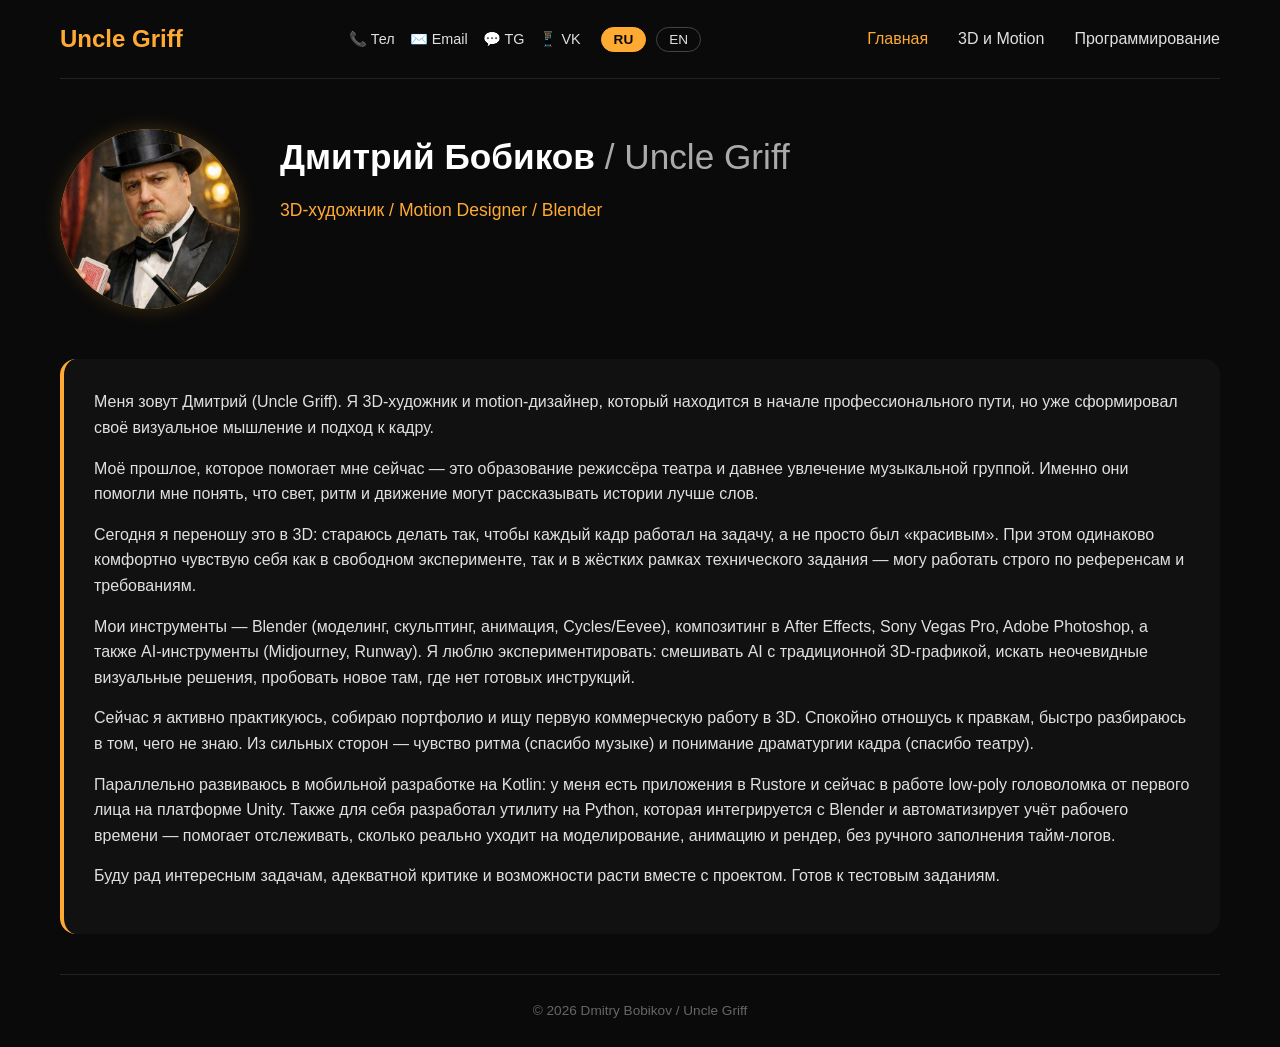
==== commit 8d0a6382: "Add files via upload" ====
--- a/3d.html
+++ b/3d.html
@@ -4,10 +4,10 @@
     <meta charset="UTF-8">
     <meta name="viewport" content="width=device-width, initial-scale=1.0, viewport-fit=cover">
     <title>Dmitry Bobikov | 3D Artist & Motion Designer</title>
-    <link rel="stylesheet" href="/src/style.css">
+  <script type="module" crossorigin src="/assets/index-CfoUlP2-.js"></script>
+  <link rel="stylesheet" crossorigin href="/assets/index-q9aPbfnD.css">
 </head>
 <body>
     <div id="app"></div>
-    <script type="module" src="/src/main.js"></script>
 </body>
 </html>
--- a/assets/index-q9aPbfnD.css
+++ b/assets/index-q9aPbfnD.css
@@ -0,0 +1 @@
+*{box-sizing:border-box;margin:0;padding:0}body{color:#e0e0e0;background-color:#0a0a0a;font-family:Segoe UI,Tahoma,Geneva,Verdana,sans-serif;line-height:1.6}.container{max-width:1200px;margin:0 auto;padding:0 20px}header{border-bottom:1px solid #222;padding:20px 0}.header-inner{flex-wrap:wrap;justify-content:space-between;align-items:center;gap:15px;display:flex}.logo a{color:#fa3;font-size:1.5rem;font-weight:700;text-decoration:none}.nav-menu{gap:30px;list-style:none;display:flex}.nav-menu a{color:#e0e0e0;font-weight:500;text-decoration:none;transition:color .2s}.nav-menu a:hover,.nav-menu a.active{color:#fa3}.burger{cursor:pointer;flex-direction:column;gap:5px;display:none}.burger span{background-color:#e0e0e0;width:25px;height:3px;transition:all .2s}@media (width<=768px){.burger{display:flex}.nav-menu{background-color:#0f0f0f;flex-direction:column;align-items:center;gap:15px;width:100%;margin-top:15px;padding:20px 0;display:none}.nav-menu.show{display:flex}.header-inner{flex-wrap:wrap}}.top-right{flex-wrap:wrap;align-items:center;gap:20px;display:flex}.lang-switch{gap:10px;display:flex}.lang-btn{color:#e0e0e0;cursor:pointer;background:0 0;border:1px solid #444;border-radius:20px;padding:4px 12px;font-size:.85rem;transition:all .2s}.lang-btn.active{color:#0a0a0a;background-color:#fa3;border-color:#fa3;font-weight:700}.contacts-icons{gap:15px;display:flex}.contacts-icons a{color:#e0e0e0;font-size:.9rem;text-decoration:none;transition:color .2s}.contacts-icons a:hover{color:#fa3}.page-title{border-left:4px solid #fa3;margin:40px 0 30px;padding-left:20px;font-size:2rem}.section{margin-bottom:50px}.section h2{color:#fa3;margin-bottom:20px;font-size:1.8rem}.grid-3cols{grid-template-columns:repeat(auto-fill,minmax(280px,1fr));gap:25px;display:grid}.project-card{cursor:pointer;background:#111;border:1px solid #222;border-radius:12px;transition:transform .2s,border-color .2s;overflow:hidden}.project-card:hover{border-color:#fa3;transform:translateY(-5px)}.thumbnail{background:#1a1a1a;justify-content:center;align-items:center;width:100%;height:200px;display:flex;overflow:hidden}.thumbnail img{object-fit:cover;width:100%;height:100%}.thumbnail-placeholder{color:#666;font-size:.9rem}.project-card h3{text-align:center;padding:15px;font-size:1.2rem}.modal{z-index:1000;background-color:#000000f2;width:100%;height:100%;display:none;position:fixed;top:0;left:0;overflow-y:auto}.modal.active{justify-content:center;align-items:center;display:flex}.modal-content{background:#111;border:1px solid #333;border-radius:16px;flex-direction:column;width:90%;max-width:1000px;max-height:90vh;margin:20px auto;display:flex;position:relative;overflow:hidden}.close-modal{cursor:pointer;color:#888;z-index:10;font-size:2rem;transition:color .2s;position:absolute;top:15px;right:25px}.close-modal:hover{color:#fa3}.modal-body{flex:1;padding:30px;overflow-y:auto}.modal-description{margin-bottom:25px;line-height:1.6}.divider{background:linear-gradient(90deg,#0000,#fa3,#0000);border:0;height:1px;margin:25px 0}.epigraph{text-align:right;color:#aaa;margin:20px 0;font-size:1rem;font-style:italic;line-height:1.5}.project-title-inside{text-align:center;color:#fa3;margin:20px 0 10px;font-size:2rem}.project-subtitle{text-align:center;color:#888;margin-bottom:30px;font-size:.9rem;font-style:italic}.media-gallery{flex-direction:column;gap:30px;display:flex}.media-gallery.two-columns{grid-template-columns:1fr 1fr;gap:30px;display:grid}.media-gallery.two-columns .media-item{margin-bottom:0}.media-gallery.two-columns .media-item:has(video){grid-column:span 2}.media-item{flex-direction:column;gap:10px;width:100%;display:flex}.media-item img,.media-item video{cursor:pointer;border-radius:12px;width:100%}.media-item img{cursor:zoom-in}.media-caption{color:#ccc;background:#141414cc;border-left:3px solid #fa3;border-radius:10px;margin-top:5px;padding:12px 16px;font-size:.95rem;line-height:1.5}.media-caption strong{color:#fa3}.fullscreen-overlay{z-index:2000;background:#000000fa;justify-content:center;align-items:center;width:100%;height:100%;display:none;position:fixed;top:0;left:0}.fullscreen-overlay.active{display:flex}.fullscreen-container{justify-content:center;align-items:center;max-width:90%;max-height:90%;display:flex;position:relative}.fullscreen-content{max-width:100%;max-height:85vh}.fullscreen-content img,.fullscreen-content video{border-radius:8px;max-width:100%;max-height:85vh;display:block}.fullscreen-caption{color:#fff;text-align:left;background:linear-gradient(#0000,#000c);border-radius:0 0 8px 8px;padding:20px 20px 15px;font-size:.95rem;line-height:1.5;position:absolute;bottom:0;left:0;right:0}.fullscreen-caption strong{color:#fa3}.close-fullscreen{cursor:pointer;color:#fff;z-index:2001;background:#00000080;border-radius:50%;justify-content:center;align-items:center;width:40px;height:40px;font-size:2rem;display:flex;position:fixed;top:20px;right:30px}.close-fullscreen:hover{background:#000c}footer{text-align:center;color:#666;border-top:1px solid #222;margin-top:40px;padding:25px 0;font-size:.85rem}.profile{flex-wrap:wrap;align-items:flex-start;gap:40px;margin:50px 0;display:flex}.avatar{flex-shrink:0}.avatar-circle{color:#0a0a0a;background:linear-gradient(135deg,#fa3,#c80);border-radius:50%;justify-content:center;align-items:center;width:180px;height:180px;font-size:3rem;font-weight:700;display:flex;box-shadow:0 0 20px #fa33}.info h1{color:#fff;margin-bottom:10px;font-size:2.2rem}.info h1 .lastname{color:#aaa;font-weight:400}.info .tagline{color:#fa3;margin-bottom:20px;font-size:1.1rem}.bio{background:#111;border-left:4px solid #fa3;border-radius:16px;margin-bottom:40px;padding:30px}.bio p{margin-bottom:15px}.sculpting-group-title{color:#fa3;border-bottom:1px solid #333;margin:30px 0 10px;padding-bottom:5px;font-size:1.5rem;font-weight:700}.sculpting-group-desc{color:#aaa;margin-bottom:20px;font-style:italic;line-height:1.5}.sculpting-carousel-container{align-items:center;gap:10px;margin-bottom:20px;display:flex;position:relative}.sculpting-carousel-track{scroll-behavior:smooth;scrollbar-width:thin;scrollbar-color:#fa3 #333;flex:1;gap:15px;padding:10px 0;display:flex;overflow-x:auto}.sculpting-carousel-track::-webkit-scrollbar{height:6px}.sculpting-carousel-track::-webkit-scrollbar-track{background:#333;border-radius:3px}.sculpting-carousel-track::-webkit-scrollbar-thumb{background:#fa3;border-radius:3px}.carousel-arrow{cursor:pointer;color:#fa3;-webkit-user-select:none;user-select:none;background:#fa33;border-radius:50%;flex-shrink:0;justify-content:center;align-items:center;width:40px;height:40px;font-size:2rem;transition:all .2s;display:flex}.carousel-arrow:hover{background:#fa36;transform:scale(1.1)}.sculpting-carousel-slide{cursor:pointer;flex-shrink:0;width:200px;transition:transform .2s}.sculpting-carousel-slide:hover{transform:scale(1.02)}.sculpting-carousel-img{background:#1a1a1a;border-radius:8px;width:100%;height:auto}.sculpting-carousel-caption{color:#888;text-align:center;word-break:break-word;margin-top:8px;font-size:.75rem}@media (width<=768px){.top-right{justify-content:space-between;width:100%}.modal-content{width:95%;max-height:95vh}.modal-body{padding:20px}.project-title-inside{font-size:1.5rem}.fullscreen-caption{padding:12px 15px;font-size:.8rem}.profile{text-align:center;flex-direction:column;align-items:center}.info h1{font-size:1.8rem}.media-gallery.two-columns{grid-template-columns:1fr;gap:20px}.media-gallery.two-columns .media-item:has(video){grid-column:span 1}.sculpting-carousel-slide{width:150px}.carousel-arrow{width:30px;height:30px;font-size:1.5rem}}
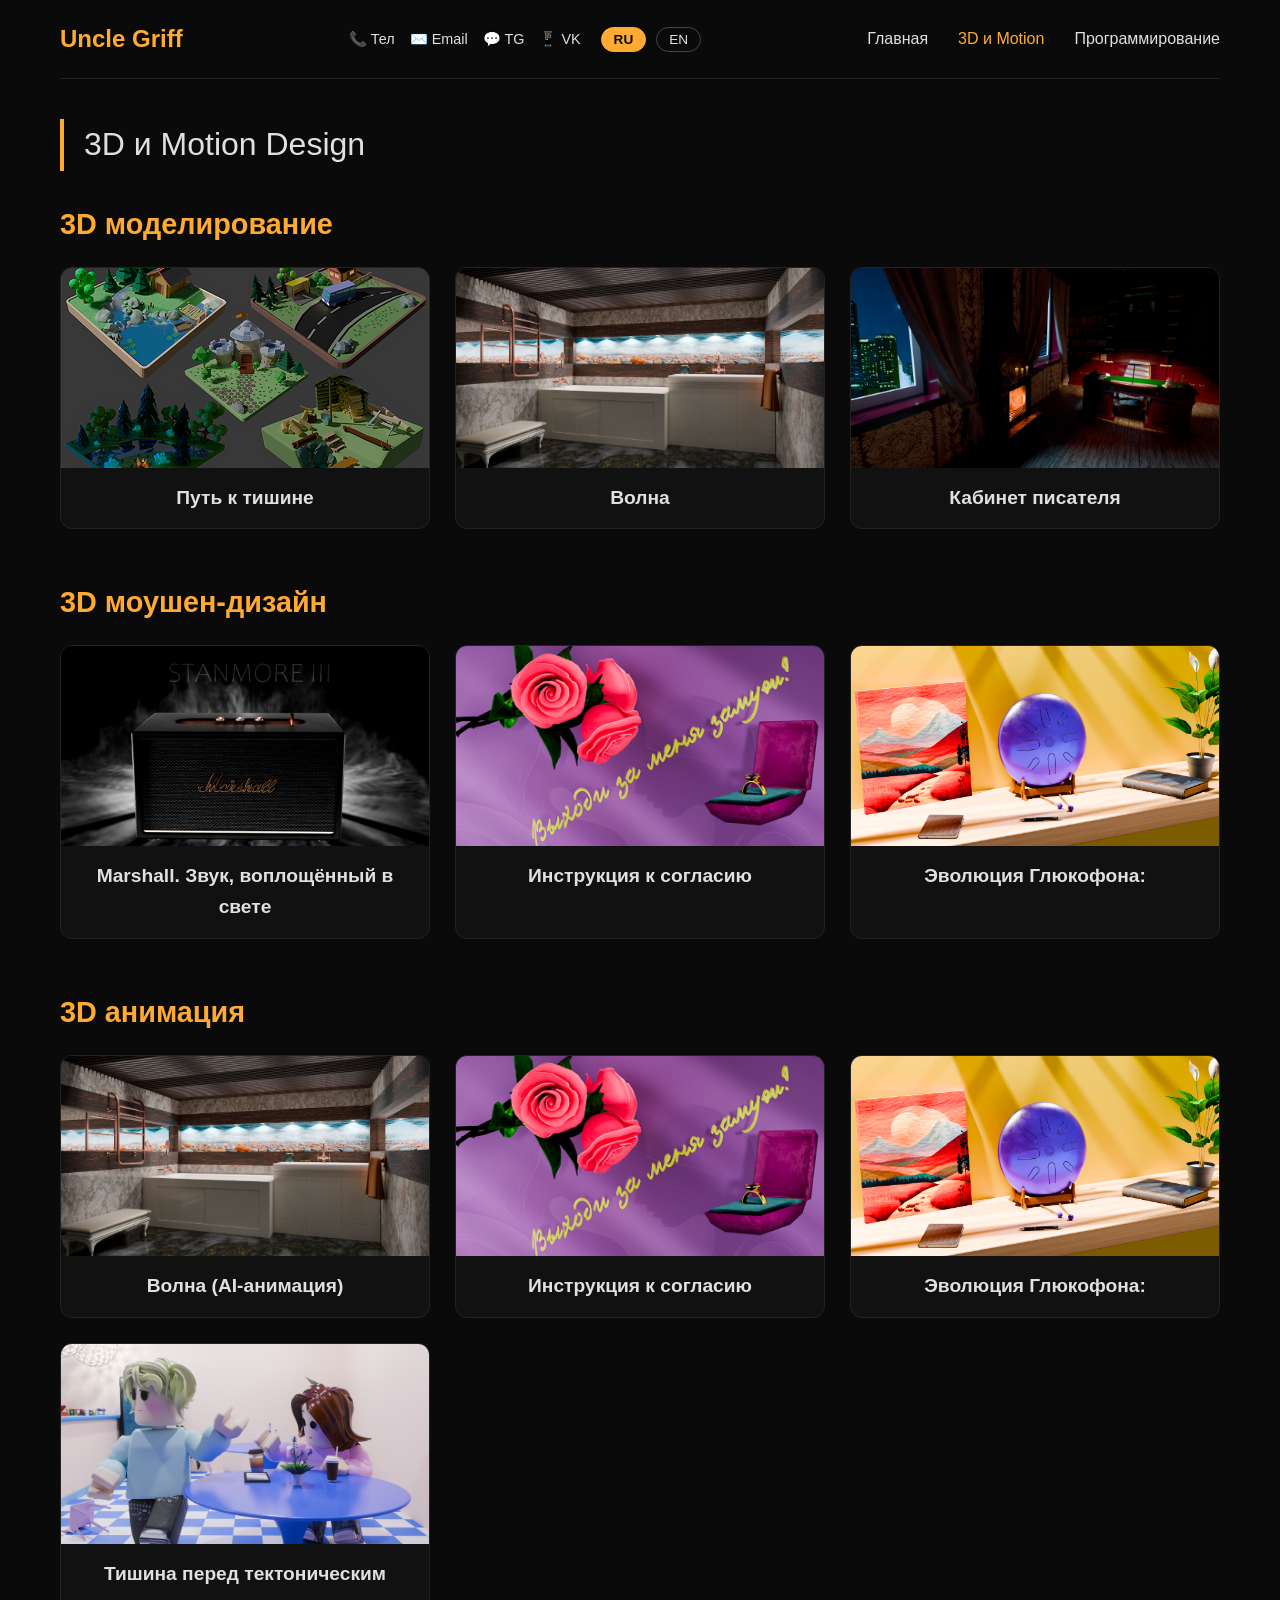
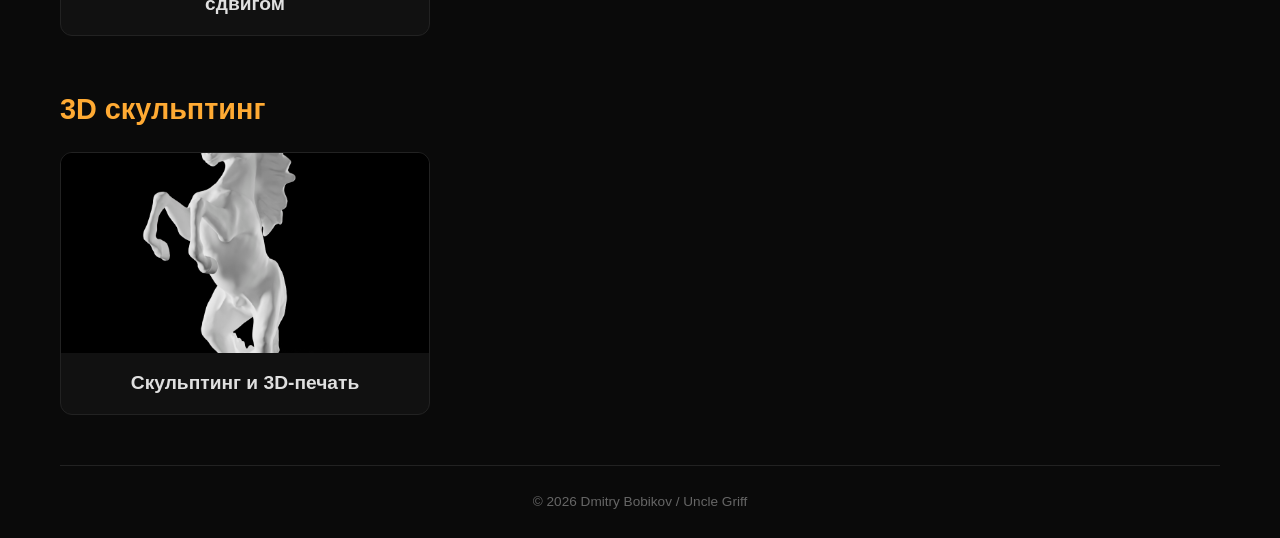
==== commit 099ae4c2: "Deploy with 3d.html and dev.html" ====
--- a/3d.html
+++ b/3d.html
@@ -4,8 +4,9 @@
     <meta charset="UTF-8">
     <meta name="viewport" content="width=device-width, initial-scale=1.0, viewport-fit=cover">
     <title>Dmitry Bobikov | 3D Artist & Motion Designer</title>
-  <script type="module" crossorigin src="/assets/index-CfoUlP2-.js"></script>
-  <link rel="stylesheet" crossorigin href="/assets/index-q9aPbfnD.css">
+  <script type="module" crossorigin src="/assets/page3d-BzPPRUws.js"></script>
+  <link rel="modulepreload" crossorigin href="/assets/style-Zwzf4h3l.js">
+  <link rel="stylesheet" crossorigin href="/assets/style-q9aPbfnD.css">
 </head>
 <body>
     <div id="app"></div>
--- a/assets/style-q9aPbfnD.css
+++ b/assets/style-q9aPbfnD.css
@@ -0,0 +1 @@
+*{box-sizing:border-box;margin:0;padding:0}body{color:#e0e0e0;background-color:#0a0a0a;font-family:Segoe UI,Tahoma,Geneva,Verdana,sans-serif;line-height:1.6}.container{max-width:1200px;margin:0 auto;padding:0 20px}header{border-bottom:1px solid #222;padding:20px 0}.header-inner{flex-wrap:wrap;justify-content:space-between;align-items:center;gap:15px;display:flex}.logo a{color:#fa3;font-size:1.5rem;font-weight:700;text-decoration:none}.nav-menu{gap:30px;list-style:none;display:flex}.nav-menu a{color:#e0e0e0;font-weight:500;text-decoration:none;transition:color .2s}.nav-menu a:hover,.nav-menu a.active{color:#fa3}.burger{cursor:pointer;flex-direction:column;gap:5px;display:none}.burger span{background-color:#e0e0e0;width:25px;height:3px;transition:all .2s}@media (width<=768px){.burger{display:flex}.nav-menu{background-color:#0f0f0f;flex-direction:column;align-items:center;gap:15px;width:100%;margin-top:15px;padding:20px 0;display:none}.nav-menu.show{display:flex}.header-inner{flex-wrap:wrap}}.top-right{flex-wrap:wrap;align-items:center;gap:20px;display:flex}.lang-switch{gap:10px;display:flex}.lang-btn{color:#e0e0e0;cursor:pointer;background:0 0;border:1px solid #444;border-radius:20px;padding:4px 12px;font-size:.85rem;transition:all .2s}.lang-btn.active{color:#0a0a0a;background-color:#fa3;border-color:#fa3;font-weight:700}.contacts-icons{gap:15px;display:flex}.contacts-icons a{color:#e0e0e0;font-size:.9rem;text-decoration:none;transition:color .2s}.contacts-icons a:hover{color:#fa3}.page-title{border-left:4px solid #fa3;margin:40px 0 30px;padding-left:20px;font-size:2rem}.section{margin-bottom:50px}.section h2{color:#fa3;margin-bottom:20px;font-size:1.8rem}.grid-3cols{grid-template-columns:repeat(auto-fill,minmax(280px,1fr));gap:25px;display:grid}.project-card{cursor:pointer;background:#111;border:1px solid #222;border-radius:12px;transition:transform .2s,border-color .2s;overflow:hidden}.project-card:hover{border-color:#fa3;transform:translateY(-5px)}.thumbnail{background:#1a1a1a;justify-content:center;align-items:center;width:100%;height:200px;display:flex;overflow:hidden}.thumbnail img{object-fit:cover;width:100%;height:100%}.thumbnail-placeholder{color:#666;font-size:.9rem}.project-card h3{text-align:center;padding:15px;font-size:1.2rem}.modal{z-index:1000;background-color:#000000f2;width:100%;height:100%;display:none;position:fixed;top:0;left:0;overflow-y:auto}.modal.active{justify-content:center;align-items:center;display:flex}.modal-content{background:#111;border:1px solid #333;border-radius:16px;flex-direction:column;width:90%;max-width:1000px;max-height:90vh;margin:20px auto;display:flex;position:relative;overflow:hidden}.close-modal{cursor:pointer;color:#888;z-index:10;font-size:2rem;transition:color .2s;position:absolute;top:15px;right:25px}.close-modal:hover{color:#fa3}.modal-body{flex:1;padding:30px;overflow-y:auto}.modal-description{margin-bottom:25px;line-height:1.6}.divider{background:linear-gradient(90deg,#0000,#fa3,#0000);border:0;height:1px;margin:25px 0}.epigraph{text-align:right;color:#aaa;margin:20px 0;font-size:1rem;font-style:italic;line-height:1.5}.project-title-inside{text-align:center;color:#fa3;margin:20px 0 10px;font-size:2rem}.project-subtitle{text-align:center;color:#888;margin-bottom:30px;font-size:.9rem;font-style:italic}.media-gallery{flex-direction:column;gap:30px;display:flex}.media-gallery.two-columns{grid-template-columns:1fr 1fr;gap:30px;display:grid}.media-gallery.two-columns .media-item{margin-bottom:0}.media-gallery.two-columns .media-item:has(video){grid-column:span 2}.media-item{flex-direction:column;gap:10px;width:100%;display:flex}.media-item img,.media-item video{cursor:pointer;border-radius:12px;width:100%}.media-item img{cursor:zoom-in}.media-caption{color:#ccc;background:#141414cc;border-left:3px solid #fa3;border-radius:10px;margin-top:5px;padding:12px 16px;font-size:.95rem;line-height:1.5}.media-caption strong{color:#fa3}.fullscreen-overlay{z-index:2000;background:#000000fa;justify-content:center;align-items:center;width:100%;height:100%;display:none;position:fixed;top:0;left:0}.fullscreen-overlay.active{display:flex}.fullscreen-container{justify-content:center;align-items:center;max-width:90%;max-height:90%;display:flex;position:relative}.fullscreen-content{max-width:100%;max-height:85vh}.fullscreen-content img,.fullscreen-content video{border-radius:8px;max-width:100%;max-height:85vh;display:block}.fullscreen-caption{color:#fff;text-align:left;background:linear-gradient(#0000,#000c);border-radius:0 0 8px 8px;padding:20px 20px 15px;font-size:.95rem;line-height:1.5;position:absolute;bottom:0;left:0;right:0}.fullscreen-caption strong{color:#fa3}.close-fullscreen{cursor:pointer;color:#fff;z-index:2001;background:#00000080;border-radius:50%;justify-content:center;align-items:center;width:40px;height:40px;font-size:2rem;display:flex;position:fixed;top:20px;right:30px}.close-fullscreen:hover{background:#000c}footer{text-align:center;color:#666;border-top:1px solid #222;margin-top:40px;padding:25px 0;font-size:.85rem}.profile{flex-wrap:wrap;align-items:flex-start;gap:40px;margin:50px 0;display:flex}.avatar{flex-shrink:0}.avatar-circle{color:#0a0a0a;background:linear-gradient(135deg,#fa3,#c80);border-radius:50%;justify-content:center;align-items:center;width:180px;height:180px;font-size:3rem;font-weight:700;display:flex;box-shadow:0 0 20px #fa33}.info h1{color:#fff;margin-bottom:10px;font-size:2.2rem}.info h1 .lastname{color:#aaa;font-weight:400}.info .tagline{color:#fa3;margin-bottom:20px;font-size:1.1rem}.bio{background:#111;border-left:4px solid #fa3;border-radius:16px;margin-bottom:40px;padding:30px}.bio p{margin-bottom:15px}.sculpting-group-title{color:#fa3;border-bottom:1px solid #333;margin:30px 0 10px;padding-bottom:5px;font-size:1.5rem;font-weight:700}.sculpting-group-desc{color:#aaa;margin-bottom:20px;font-style:italic;line-height:1.5}.sculpting-carousel-container{align-items:center;gap:10px;margin-bottom:20px;display:flex;position:relative}.sculpting-carousel-track{scroll-behavior:smooth;scrollbar-width:thin;scrollbar-color:#fa3 #333;flex:1;gap:15px;padding:10px 0;display:flex;overflow-x:auto}.sculpting-carousel-track::-webkit-scrollbar{height:6px}.sculpting-carousel-track::-webkit-scrollbar-track{background:#333;border-radius:3px}.sculpting-carousel-track::-webkit-scrollbar-thumb{background:#fa3;border-radius:3px}.carousel-arrow{cursor:pointer;color:#fa3;-webkit-user-select:none;user-select:none;background:#fa33;border-radius:50%;flex-shrink:0;justify-content:center;align-items:center;width:40px;height:40px;font-size:2rem;transition:all .2s;display:flex}.carousel-arrow:hover{background:#fa36;transform:scale(1.1)}.sculpting-carousel-slide{cursor:pointer;flex-shrink:0;width:200px;transition:transform .2s}.sculpting-carousel-slide:hover{transform:scale(1.02)}.sculpting-carousel-img{background:#1a1a1a;border-radius:8px;width:100%;height:auto}.sculpting-carousel-caption{color:#888;text-align:center;word-break:break-word;margin-top:8px;font-size:.75rem}@media (width<=768px){.top-right{justify-content:space-between;width:100%}.modal-content{width:95%;max-height:95vh}.modal-body{padding:20px}.project-title-inside{font-size:1.5rem}.fullscreen-caption{padding:12px 15px;font-size:.8rem}.profile{text-align:center;flex-direction:column;align-items:center}.info h1{font-size:1.8rem}.media-gallery.two-columns{grid-template-columns:1fr;gap:20px}.media-gallery.two-columns .media-item:has(video){grid-column:span 1}.sculpting-carousel-slide{width:150px}.carousel-arrow{width:30px;height:30px;font-size:1.5rem}}
